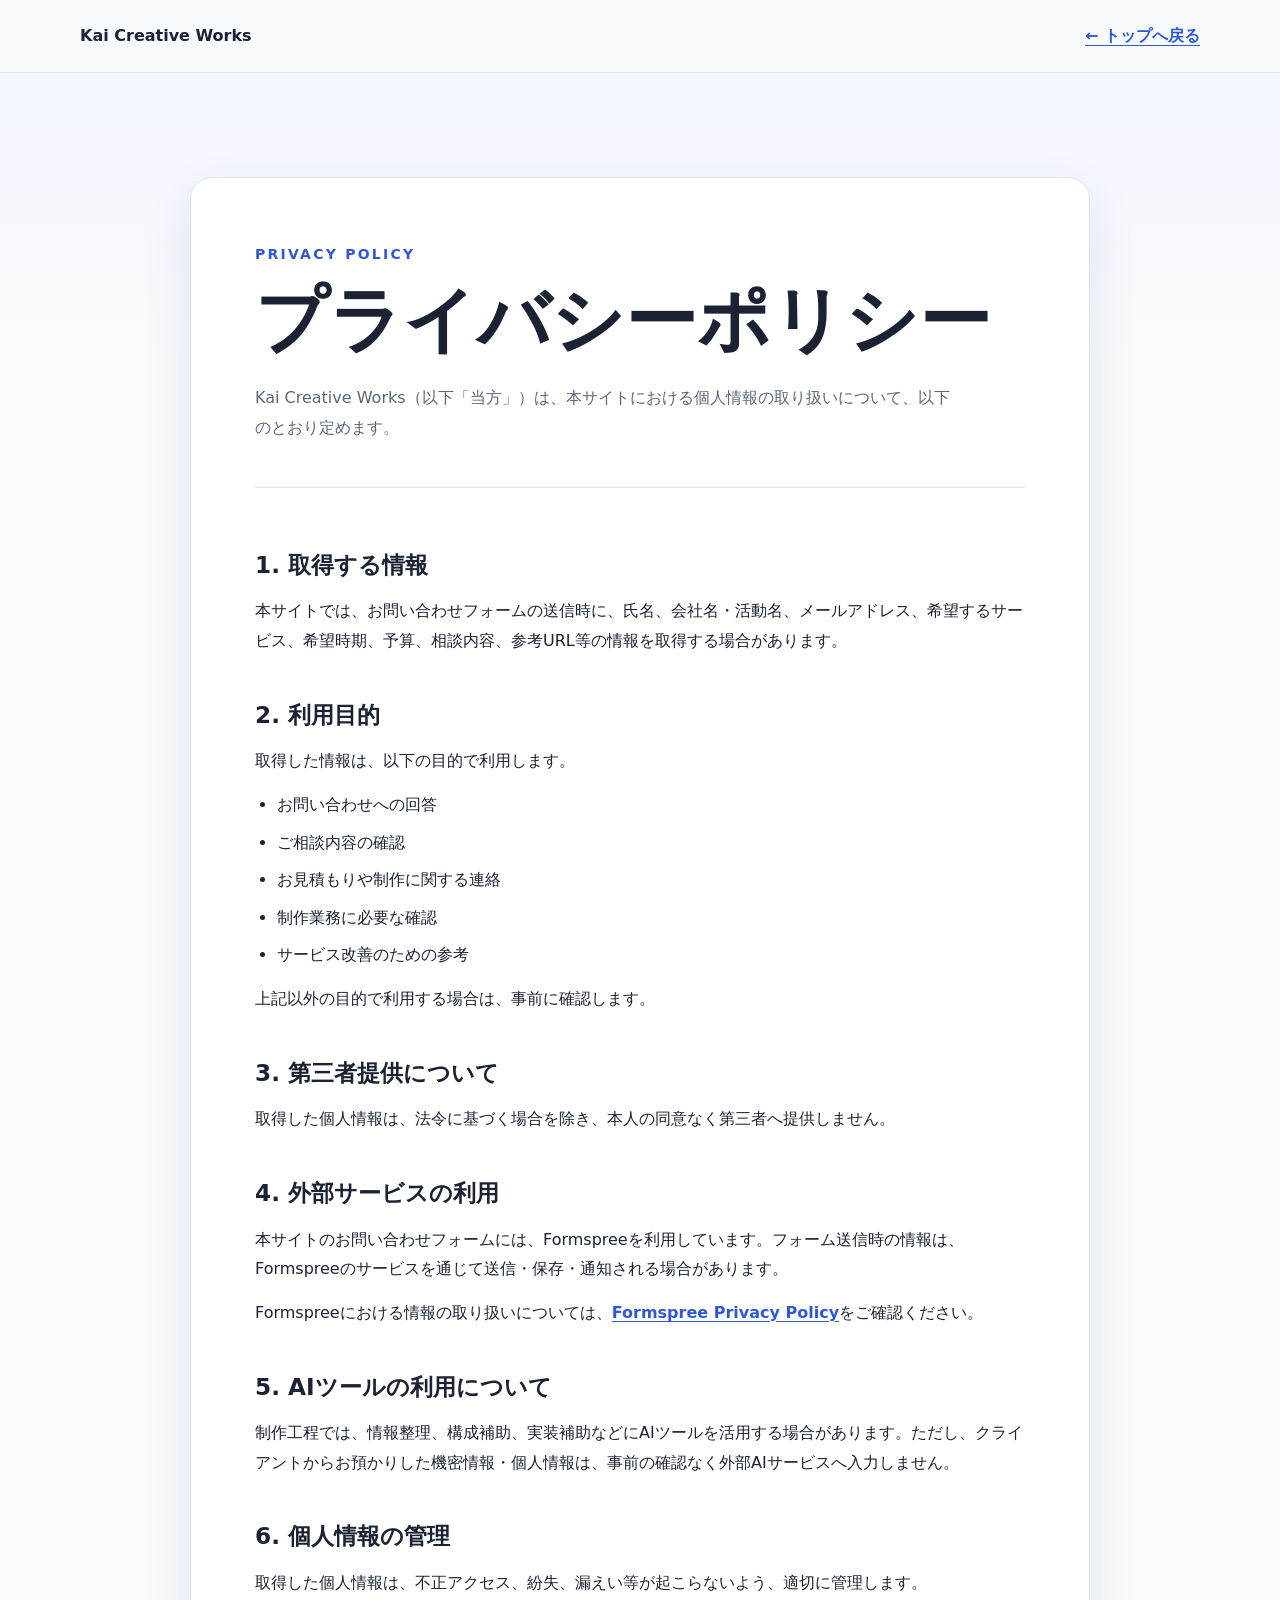
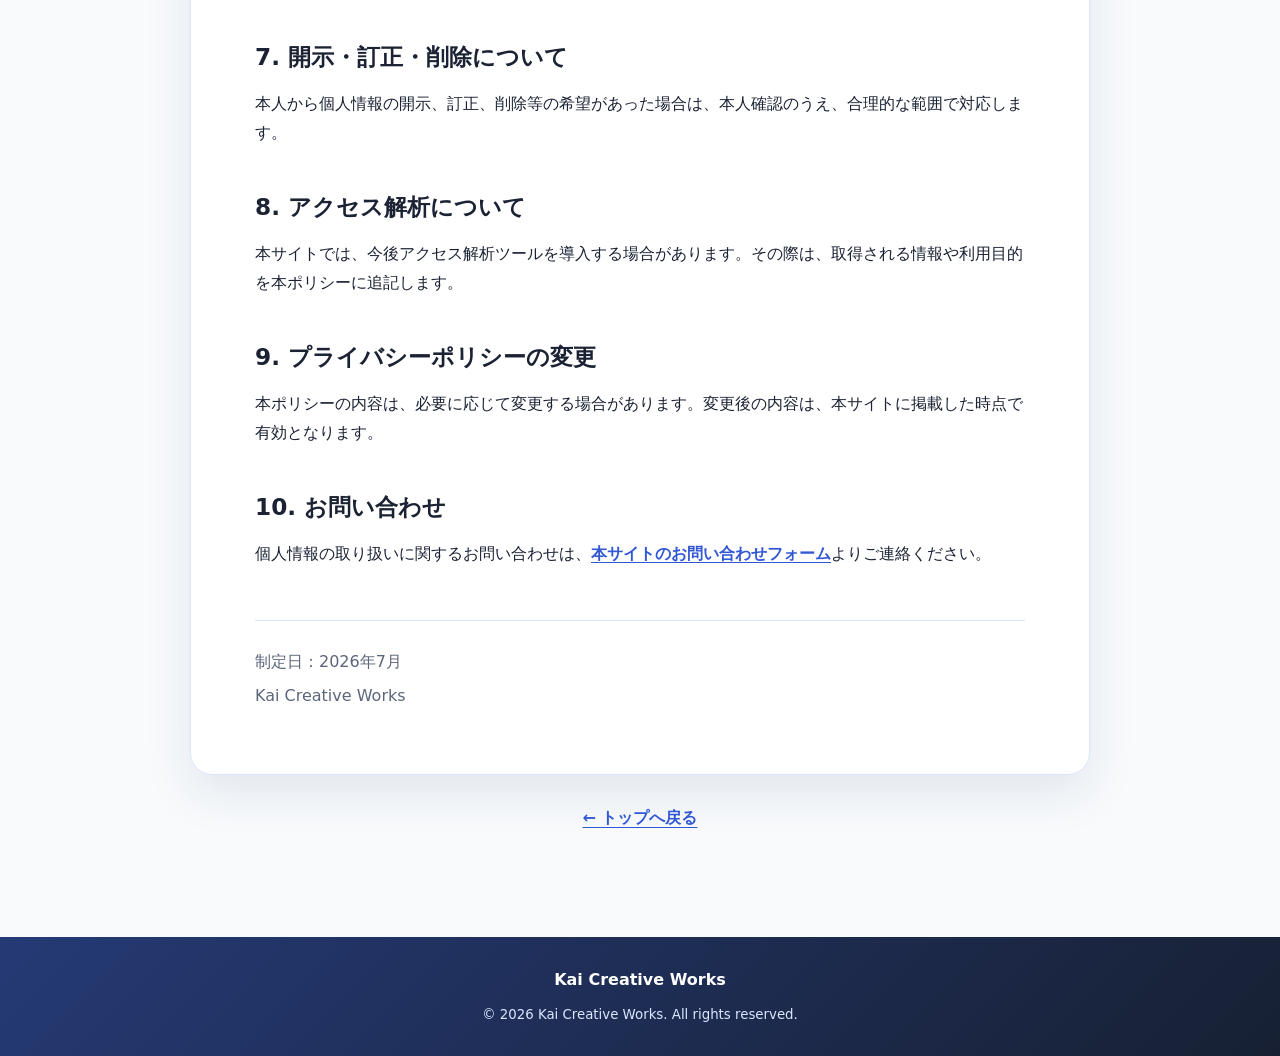
==== privacy.html @ b9595c17 "Prepare Kai Creative Works site for launch" ====
<!doctype html>
<html lang="ja">
  <head>
    <meta charset="utf-8">
    <meta name="viewport" content="width=device-width, initial-scale=1">
    <title>プライバシーポリシー｜Kai Creative Works</title>
    <meta name="description" content="Kai Creative Worksにおける個人情報の取得、利用目的、外部サービスおよびAIツール利用時の取り扱いについて定めています。">
    <link rel="icon" href="visual/visual_02.png" type="image/png">
    <link rel="stylesheet" href="style.css?v=20260714-4">
  </head>
  <body class="privacy-page">
    <header class="policy-header">
      <div class="policy-header-inner">
        <a class="policy-logo" href="./index.html">Kai Creative Works</a>
        <a class="policy-back-link" href="./index.html">← トップへ戻る</a>
      </div>
    </header>

    <main class="policy-main">
      <article class="policy-document">
        <header class="policy-document-header">
          <p class="eyebrow">Privacy Policy</p>
          <h1>プライバシーポリシー</h1>
          <p class="policy-intro">Kai Creative Works（以下「当方」）は、本サイトにおける個人情報の取り扱いについて、以下のとおり定めます。</p>
        </header>

        <section class="policy-section">
          <h2>1. 取得する情報</h2>
          <p>本サイトでは、お問い合わせフォームの送信時に、氏名、会社名・活動名、メールアドレス、希望するサービス、希望時期、予算、相談内容、参考URL等の情報を取得する場合があります。</p>
        </section>

        <section class="policy-section">
          <h2>2. 利用目的</h2>
          <p>取得した情報は、以下の目的で利用します。</p>
          <ul>
            <li>お問い合わせへの回答</li>
            <li>ご相談内容の確認</li>
            <li>お見積もりや制作に関する連絡</li>
            <li>制作業務に必要な確認</li>
            <li>サービス改善のための参考</li>
          </ul>
          <p>上記以外の目的で利用する場合は、事前に確認します。</p>
        </section>

        <section class="policy-section">
          <h2>3. 第三者提供について</h2>
          <p>取得した個人情報は、法令に基づく場合を除き、本人の同意なく第三者へ提供しません。</p>
        </section>

        <section class="policy-section">
          <h2>4. 外部サービスの利用</h2>
          <p>本サイトのお問い合わせフォームには、Formspreeを利用しています。フォーム送信時の情報は、Formspreeのサービスを通じて送信・保存・通知される場合があります。</p>
          <p>Formspreeにおける情報の取り扱いについては、<a href="https://formspree.io/legal/privacy-policy/" target="_blank" rel="noopener noreferrer">Formspree Privacy Policy</a>をご確認ください。</p>
        </section>

        <section class="policy-section">
          <h2>5. AIツールの利用について</h2>
          <p>制作工程では、情報整理、構成補助、実装補助などにAIツールを活用する場合があります。ただし、クライアントからお預かりした機密情報・個人情報は、事前の確認なく外部AIサービスへ入力しません。</p>
        </section>

        <section class="policy-section">
          <h2>6. 個人情報の管理</h2>
          <p>取得した個人情報は、不正アクセス、紛失、漏えい等が起こらないよう、適切に管理します。</p>
        </section>

        <section class="policy-section">
          <h2>7. 開示・訂正・削除について</h2>
          <p>本人から個人情報の開示、訂正、削除等の希望があった場合は、本人確認のうえ、合理的な範囲で対応します。</p>
        </section>

        <section class="policy-section">
          <h2>8. アクセス解析について</h2>
          <p>本サイトでは、今後アクセス解析ツールを導入する場合があります。その際は、取得される情報や利用目的を本ポリシーに追記します。</p>
        </section>

        <section class="policy-section">
          <h2>9. プライバシーポリシーの変更</h2>
          <p>本ポリシーの内容は、必要に応じて変更する場合があります。変更後の内容は、本サイトに掲載した時点で有効となります。</p>
        </section>

        <section class="policy-section">
          <h2>10. お問い合わせ</h2>
          <p>個人情報の取り扱いに関するお問い合わせは、<a href="./index.html#contact">本サイトのお問い合わせフォーム</a>よりご連絡ください。</p>
        </section>

        <div class="policy-meta">
          <span>制定日：2026年7月</span>
          <span>Kai Creative Works</span>
        </div>
      </article>

      <p class="policy-return"><a class="policy-return-link" href="./index.html">← トップへ戻る</a></p>
    </main>

    <footer class="policy-footer">
      <p>Kai Creative Works</p>
      <small>&copy; 2026 Kai Creative Works. All rights reserved.</small>
    </footer>
  </body>
</html>
---- style.css ----
:root {
  --color-bg: #f8fafc;
  --color-bg-alt: #eef4ff;
  --color-surface: #ffffff;
  --color-text: #1a2233;
  --color-text-muted: #5b667a;
  --color-border: #d9e4ff;
  --color-cornflower: #6e8bff;
  --color-royal: #3157d5;
  --color-blue-soft: #aebfff;
  --color-blue-pale: #eef4ff;
  --color-blue-cyan: #e9f3ff;
  --color-mint: #f1f6ff;
  --color-navy: #1f3a6d;
  --gradient-primary: linear-gradient(135deg, #6e8bff 0%, #3157d5 100%);
  --gradient-soft: linear-gradient(180deg, #ffffff 0%, #eef4ff 100%);
  --gradient-glow: linear-gradient(135deg, rgba(110, 139, 255, 0.14), rgba(49, 87, 213, 0.05));
  --shadow-card: 0 10px 28px rgba(31, 58, 109, 0.06);
  --shadow-soft: 0 18px 48px rgba(31, 58, 109, 0.1);
  --radius-card: 16px;
  --radius-large: 22px;
  --content-width: 1120px;
  --text-width: 760px;
}

* {
  box-sizing: border-box;
}

html {
  scroll-behavior: smooth;
}

body {
  margin: 0;
  color: var(--color-text);
  background: var(--color-bg);
  font-family: "Hiragino Sans", "Yu Gothic", Meiryo, system-ui, sans-serif;
  font-size: 16px;
  line-height: 1.85;
}

body.nav-open {
  overflow: hidden;
}

img {
  max-width: 100%;
  height: auto;
}

a {
  color: inherit;
}

a:focus-visible,
button:focus-visible,
summary:focus-visible,
input:focus-visible,
select:focus-visible,
textarea:focus-visible {
  outline: 3px solid rgba(110, 139, 255, 0.42);
  outline-offset: 4px;
}

@media (prefers-reduced-motion: reduce) {
  *,
  *::before,
  *::after {
    scroll-behavior: auto !important;
    transition: none !important;
  }
}

h1,
h2,
h3,
h4,
p {
  margin-top: 0;
}

h1,
h2,
h3 {
  text-wrap: balance;
}

h1 {
  margin-bottom: 28px;
  font-family: "Yu Mincho", "Hiragino Mincho ProN", YuMincho, serif;
  font-size: clamp(3rem, 6.2vw, 5.2rem);
  font-weight: 700;
  line-height: 1.05;
  letter-spacing: 0;
}

h2 {
  margin-bottom: 18px;
  font-family: "Yu Mincho", "Hiragino Mincho ProN", YuMincho, serif;
  font-size: clamp(2rem, 4.8vw, 3.45rem);
  font-weight: 700;
  line-height: 1.22;
  letter-spacing: 0;
}

h3 {
  margin-bottom: 12px;
  font-size: clamp(1.25rem, 2.2vw, 1.65rem);
  line-height: 1.35;
}

h4 {
  margin-bottom: 8px;
  font-size: 1rem;
}

h5 {
  margin: 0 0 10px;
  color: var(--color-navy);
  font-size: 0.9rem;
  line-height: 1.45;
}

p {
  margin-bottom: 0;
}

ul,
ol,
dl,
figure {
  margin-top: 0;
}

.sr-only {
  position: absolute;
  width: 1px;
  height: 1px;
  padding: 0;
  margin: -1px;
  overflow: hidden;
  clip: rect(0, 0, 0, 0);
  white-space: nowrap;
  border: 0;
}

.site-header {
  position: sticky;
  top: 0;
  z-index: 20;
  display: grid;
  grid-template-columns: 1fr auto;
  align-items: center;
  gap: 12px;
  padding: 14px 18px;
  background: rgba(248, 250, 252, 0.9);
  border-bottom: 1px solid rgba(217, 228, 255, 0.94);
  backdrop-filter: blur(16px);
}

.site-logo {
  font-weight: 850;
  text-decoration: none;
  letter-spacing: 0;
}

.nav-toggle {
  display: inline-grid;
  width: 44px;
  height: 44px;
  place-content: center;
  gap: 5px;
  padding: 0;
  background: var(--color-surface);
  border: 1px solid var(--color-border);
  border-radius: 14px;
  cursor: pointer;
}

.nav-toggle span:not(.sr-only) {
  display: block;
  width: 18px;
  height: 2px;
  background: var(--color-text);
  border-radius: 999px;
}

.site-nav {
  position: fixed;
  inset: 73px 16px auto 16px;
  display: none;
  flex-direction: column;
  gap: 4px;
  padding: 14px;
  background: var(--color-surface);
  border: 1px solid var(--color-border);
  border-radius: 14px;
  box-shadow: var(--shadow-card);
}

.site-nav.is-open {
  display: flex;
}

.site-nav a,
.header-cta {
  min-height: 44px;
  padding: 10px 12px;
  color: var(--color-text-muted);
  text-decoration: none;
  border-radius: 999px;
}

.site-nav a:hover {
  color: var(--color-royal);
  background: var(--color-bg-alt);
}

.header-cta {
  display: none;
  color: #fff;
  background: var(--gradient-primary);
  font-weight: 800;
}

.section {
  padding: clamp(64px, 10vw, 120px) 0;
}

.section-shell {
  width: min(100% - 32px, var(--content-width));
  margin: 0 auto;
}

.section-muted {
  background: var(--gradient-soft);
  border-block: 1px solid rgba(217, 228, 255, 0.7);
}

.section-heading {
  max-width: var(--text-width);
  margin-bottom: 40px;
}

.section-heading p:not(.eyebrow) {
  color: var(--color-text-muted);
}

.eyebrow {
  margin-bottom: 12px;
  color: var(--color-royal);
  font-size: 0.875rem;
  font-weight: 900;
  letter-spacing: 0.16em;
  text-transform: uppercase;
}

.lead,
.hero-note {
  max-width: 680px;
  color: var(--color-text-muted);
  line-height: 1.9;
}

.lead span,
.hero-note span {
  display: block;
}

.hero-note {
  margin-top: 16px;
}

.button-row,
.contact-actions {
  display: flex;
  flex-wrap: wrap;
  gap: 14px;
  margin-top: 32px;
}

.button {
  display: inline-flex;
  min-height: 52px;
  align-items: center;
  justify-content: center;
  padding: 14px 24px;
  border: 1px solid transparent;
  border-radius: 999px;
  font-size: 0.96rem;
  font-weight: 750;
  line-height: 1.4;
  text-decoration: none;
  transition: transform 160ms ease, box-shadow 160ms ease, border-color 160ms ease, background 160ms ease;
}

.button:hover {
  transform: translateY(-1px);
}

.button.primary {
  color: #fff;
  background: var(--gradient-primary);
  box-shadow: 0 12px 24px rgba(17, 24, 39, 0.12);
}

.button.secondary {
  color: var(--color-royal);
  background: rgba(255, 255, 255, 0.84);
  border-color: rgba(49, 87, 213, 0.24);
}

.button.small {
  min-height: 46px;
  padding: 11px 18px;
  font-size: 0.92rem;
}

.disabled-button {
  cursor: default;
  opacity: 0.68;
}

.disabled-button:hover {
  transform: none;
  box-shadow: none;
}

.hero {
  position: relative;
  display: grid;
  min-height: min(760px, calc(100svh - 76px));
  overflow: hidden;
  align-items: center;
  isolation: isolate;
  border-bottom: 1px solid var(--color-border);
}

.hero-background,
.hero-overlay {
  position: absolute;
  inset: 0;
  width: 100%;
  height: 100%;
}

.hero-background {
  z-index: -2;
  object-fit: cover;
  object-position: center center;
}

.hero-overlay {
  z-index: -1;
  background:
    linear-gradient(90deg, rgba(248, 250, 252, 0.99) 0%, rgba(248, 250, 252, 0.94) 34%, rgba(238, 244, 255, 0.54) 57%, rgba(238, 244, 255, 0.04) 78%),
    linear-gradient(180deg, rgba(248, 250, 252, 0.18), rgba(238, 244, 255, 0.18));
}

.hero-content {
  padding-top: clamp(84px, 10vw, 132px);
  padding-bottom: clamp(84px, 10vw, 132px);
}

.hero-content .eyebrow {
  max-width: 620px;
  margin-bottom: 22px;
}

.hero-title {
  max-width: 780px;
  margin-bottom: 28px;
  color: var(--color-navy);
  font-size: clamp(3.7rem, 7.2vw, 6.6rem);
  line-height: 1.08;
  word-break: keep-all;
  overflow-wrap: normal;
}

.hero .lead {
  max-width: 650px;
  color: #33415c;
  font-size: clamp(1rem, 1.6vw, 1.18rem);
  line-height: 1.95;
}

.card,
.feature-card,
.work-card,
.copy-work-card,
.content-panel,
.price-list article,
.faq-list details {
  background: rgba(255, 255, 255, 0.96);
  border: 1px solid var(--color-border);
  border-radius: var(--radius-card);
  box-shadow: var(--shadow-card);
}

.problem-grid,
.trust-list,
.service-card ul,
.copy-work-card > ul {
  display: grid;
  gap: 10px;
  margin: 0;
  padding: 0;
  list-style: none;
}

.problem-grid {
  grid-template-columns: 1fr;
  margin-bottom: 24px;
}

.problem-grid li,
.trust-list li,
.service-card li,
.copy-work-card > ul > li {
  position: relative;
  padding: 12px 14px 12px 38px;
  background: rgba(255, 255, 255, 0.72);
  border: 1px solid var(--color-border);
  border-radius: 16px;
  color: var(--color-text-muted);
}

.outcome-panel,
.comparison-card,
.proof-grid article {
  background: rgba(255, 255, 255, 0.95);
  border: 1px solid var(--color-border);
  border-radius: var(--radius-card);
  box-shadow: var(--shadow-card);
}

.outcome-panel {
  display: grid;
  gap: 20px;
  padding: 26px;
  background:
    linear-gradient(135deg, rgba(255, 255, 255, 0.96), rgba(238, 244, 255, 0.88)),
    var(--color-surface);
}

.outcome-panel h3 {
  margin-bottom: 0;
}

.outcome-panel ul,
.comparison-card ul {
  display: grid;
  gap: 10px;
  margin: 0;
  padding: 0;
  list-style: none;
}

.outcome-panel li,
.comparison-card li {
  position: relative;
  padding-left: 22px;
  color: var(--color-text-muted);
}

.outcome-panel li::before,
.comparison-card li::before {
  position: absolute;
  left: 0;
  color: var(--color-royal);
  font-weight: 900;
  content: "•";
}

.comparison-grid {
  display: grid;
  gap: 22px;
}

.comparison-card {
  padding: 28px;
}

.comparison-card > span,
.proof-grid span {
  display: inline-flex;
  margin-bottom: 16px;
  color: var(--color-royal);
  font-size: 0.875rem;
  font-weight: 900;
}

.comparison-card.is-primary {
  background:
    linear-gradient(135deg, rgba(255, 255, 255, 0.96), rgba(238, 244, 255, 0.88)),
    var(--color-surface);
  border-color: rgba(49, 87, 213, 0.24);
}

.problem-grid li::before,
.trust-list li::before,
.service-card li::before,
.copy-work-card > ul > li::before {
  position: absolute;
  left: 14px;
  color: var(--color-cornflower);
  font-weight: 900;
  content: "✓";
}

.card,
.feature-card,
.copy-work-card,
.price-list article {
  padding: 28px;
}

.card-grid,
.feature-grid,
.service-cards,
.copy-work-grid,
.price-list,
.process-list,
.other-production,
.works-grid {
  display: grid;
  gap: 24px;
}

.card p,
.feature-card p,
.work-card p,
.copy-work-card p,
.price-list p,
.process-list p,
.faq-list p {
  color: var(--color-text-muted);
}

.number-label {
  display: inline-flex;
  min-width: 48px;
  height: 32px;
  align-self: flex-start;
  align-items: center;
  justify-content: center;
  margin-bottom: 16px;
  padding: 0 14px;
  color: var(--color-royal);
  background: var(--color-blue-pale);
  border: 1px solid rgba(49, 87, 213, 0.28);
  border-radius: 999px;
  font-size: 0.9rem;
  font-weight: 700;
  letter-spacing: 0.08em;
}

.card-visual {
  display: block;
  width: 100%;
  height: 190px;
  margin-bottom: 24px;
  object-fit: cover;
  border: 1px solid var(--color-border);
  border-radius: 14px;
  background: var(--color-bg-alt);
}

.service-fit {
  margin-top: 18px;
  color: var(--color-text-muted) !important;
  line-height: 1.75;
}

.service-deliverable {
  margin-top: 14px;
  padding: 16px 18px;
  color: var(--color-navy) !important;
  background: rgba(248, 250, 252, 0.92);
  border: 1px solid rgba(49, 87, 213, 0.14);
  border-radius: 14px;
  font-size: 0.95rem;
  line-height: 1.75;
}

.service-fit strong,
.service-deliverable strong {
  display: block;
  margin-bottom: 3px;
  color: var(--color-navy);
  font-size: 0.875rem;
  font-weight: 750;
}

.service-card ul {
  margin-top: 18px;
}

.service-card .text-link {
  margin-top: auto;
  padding-top: 22px;
}

.service-card {
  display: flex;
  flex-direction: column;
}

.section-note {
  margin-top: 28px;
  color: var(--color-text-muted);
  font-size: 0.95rem;
}

.section-note a {
  color: var(--color-royal);
  font-weight: 750;
  text-underline-offset: 3px;
}

.text-link {
  display: inline-flex;
  width: fit-content;
  margin-top: 18px;
  color: var(--color-royal);
  font-weight: 850;
  text-decoration: none;
  border-bottom: 1px solid rgba(49, 87, 213, 0.36);
}

.text-link:hover {
  border-bottom-color: currentColor;
}

.other-production {
  align-items: start;
}

.other-production-list {
  display: flex;
  flex-wrap: wrap;
  gap: 12px;
  min-width: 0;
  margin: 0;
  padding: 0;
  list-style: none;
}

.other-production-item {
  max-width: 100%;
  padding: 10px 14px;
  color: var(--color-navy);
  background: var(--color-surface);
  border: 1px solid var(--color-border);
  border-radius: 999px;
  font-weight: 750;
  line-height: 1.35;
  overflow-wrap: normal;
  white-space: nowrap;
}

.estimate-note {
  margin: 0;
  color: var(--color-text-muted);
  font-size: 0.9rem;
}

.ai-policy-copy p + p,
.about-text p + p,
.price-note p + p {
  margin-top: 14px;
}

.feature-card span {
  display: inline-flex;
  margin-bottom: 18px;
  color: var(--color-royal);
  font-family: "Yu Mincho", "Hiragino Mincho ProN", YuMincho, serif;
  font-size: clamp(2.4rem, 6vw, 4.6rem);
  line-height: 0.9;
  font-weight: 900;
}

.case-study-card {
  overflow: hidden;
}

.case-visual {
  display: grid;
  min-height: 230px;
  align-content: center;
  gap: 22px;
  padding: 28px;
  background:
    linear-gradient(135deg, rgba(49, 87, 213, 0.1), rgba(238, 244, 255, 0.72)),
    repeating-linear-gradient(135deg, rgba(255, 255, 255, 0.6) 0 1px, transparent 1px 18px);
  border-bottom: 1px solid var(--color-border);
}

.case-visual span {
  font-size: clamp(2rem, 7vw, 4.2rem);
  font-family: "Yu Mincho", "Hiragino Mincho ProN", YuMincho, serif;
  font-weight: 700;
  line-height: 1;
  letter-spacing: 0;
}

.case-visual ul {
  display: flex;
  flex-wrap: wrap;
  gap: 8px;
  margin: 0;
  padding: 0;
  list-style: none;
}

.case-visual li {
  padding: 7px 10px;
  color: var(--color-royal);
  background: rgba(255, 255, 255, 0.76);
  border: 1px solid rgba(110, 139, 255, 0.3);
  border-radius: 999px;
  font-size: 0.875rem;
  font-weight: 750;
}

.work-body {
  padding: 28px;
}

.work-body h4 {
  margin-top: 22px;
}

.work-scope-groups {
  display: grid;
  grid-template-columns: repeat(2, minmax(0, 1fr));
  gap: 14px;
  margin-top: 12px;
}

.work-scope-groups.compact {
  grid-template-columns: 1fr;
  gap: 10px;
  margin-top: 18px;
}

.work-scope-group {
  min-width: 0;
  padding: 16px;
  background: rgba(248, 250, 252, 0.86);
  border: 1px solid var(--color-border);
  border-radius: 18px;
}

.work-scope-tags {
  display: flex;
  flex-wrap: wrap;
  gap: 8px;
  margin: 0;
  padding: 0;
  list-style: none;
}

.work-scope-tags li {
  max-width: 100%;
  padding: 6px 9px;
  color: var(--color-navy);
  background: var(--color-surface);
  border: 1px solid rgba(110, 139, 255, 0.28);
  border-radius: 999px;
  font-size: 0.875rem;
  font-weight: 750;
  line-height: 1.35;
  overflow-wrap: anywhere;
}

.tag {
  display: inline-flex;
  margin-bottom: 12px;
  color: var(--color-royal);
  font-weight: 850;
}

.copy-work-block {
  margin: 38px 0;
}

.proof-grid {
  display: grid;
  gap: 18px;
  margin-bottom: 34px;
}

.proof-grid article {
  padding: 24px;
}

.proof-grid strong {
  display: block;
  margin-bottom: 10px;
  color: var(--color-text);
  font-size: 1.08rem;
  line-height: 1.35;
}

.proof-grid p {
  color: var(--color-text-muted);
}

.copy-work-block > h3 {
  margin-bottom: 18px;
}

.sample-copy {
  display: block;
  color: var(--color-navy) !important;
  font-family: "Yu Mincho", "Hiragino Mincho ProN", YuMincho, serif;
  font-size: 1.18rem;
  font-weight: 700;
}

.copy-case-list {
  display: grid;
  gap: 14px;
  margin: 18px 0 0;
}

.copy-case-list div {
  min-width: 0;
}

.copy-case-list dt {
  margin-bottom: 4px;
  color: var(--color-navy);
  font-size: 0.875rem;
  font-weight: 900;
}

.copy-case-list dd {
  margin: 0;
  color: var(--color-text-muted);
  line-height: 1.75;
  overflow-wrap: anywhere;
}

.ai-policy-card {
  display: grid;
  gap: 28px;
  padding: 28px;
}

.ai-policy-copy {
  min-width: 0;
  max-width: 720px;
}

.ai-policy-copy p {
  word-break: normal;
  overflow-wrap: break-word;
  line-break: strict;
}

.ai-policy-visual {
  width: min(100%, 260px);
  border: 1px solid var(--color-border);
  border-radius: 22px;
  justify-self: center;
}

.about-text {
  max-width: var(--text-width);
  margin-bottom: 28px;
}

.about-layout {
  display: grid;
  gap: 28px;
  align-items: start;
}

.profile-photo {
  width: min(100%, 280px);
  aspect-ratio: 1 / 1;
  object-fit: cover;
  border: 1px solid var(--color-border);
  border-radius: 20px;
  box-shadow: var(--shadow-soft);
}

.trust-list {
  grid-template-columns: 1fr;
}

.process-list {
  margin: 0;
  padding: 0;
  list-style: none;
}

.process-list > li {
  display: grid;
  align-content: start;
  gap: 12px;
  padding: 26px;
  background: var(--color-surface);
  border: 1px solid var(--color-border);
  border-radius: var(--radius-card);
  box-shadow: var(--shadow-card);
}

.process-step-top {
  display: flex;
  align-items: center;
  justify-content: space-between;
  gap: 16px;
  margin-bottom: 4px;
}

.process-step-number {
  display: grid;
  width: 44px;
  height: 44px;
  flex: 0 0 44px;
  place-items: center;
  padding: 0;
  color: var(--color-royal);
  background: var(--color-blue-pale);
  border: 1px solid rgba(49, 87, 213, 0.28);
  border-radius: 50%;
  font-size: 0.9rem;
  font-weight: 750;
  letter-spacing: 0.05em;
}

.process-step-icon {
  width: 40px;
  height: 40px;
  flex: 0 0 40px;
  padding: 8px;
  color: var(--color-royal);
  background: rgba(238, 244, 255, 0.72);
  border-radius: 12px;
  fill: none;
  stroke: currentColor;
  stroke-width: 1.6;
  stroke-linecap: round;
  stroke-linejoin: round;
}

.process-list ul {
  display: flex;
  flex-wrap: wrap;
  gap: 8px;
  margin: 8px 0 0;
  padding: 0;
  list-style: none;
}

.process-list li li {
  padding: 6px 9px;
  color: var(--color-royal);
  background: var(--color-bg-alt);
  border-radius: 999px;
  font-size: 0.875rem;
}

.price-list article strong {
  display: block;
  margin: 12px 0;
  color: var(--color-navy);
  font-size: clamp(1.55rem, 3vw, 2rem);
  line-height: 1.2;
}

.price-group + .price-group {
  margin-top: 54px;
}

.price-group-title {
  display: flex;
  align-items: center;
  gap: 14px;
  margin-bottom: 22px;
  color: var(--color-navy);
  font-family: "Yu Mincho", "Hiragino Mincho ProN", YuMincho, serif;
  font-size: clamp(1.45rem, 2.7vw, 2rem);
}

.price-group-title::after {
  flex: 1;
  height: 1px;
  background: var(--color-border);
  content: "";
}

.price-featured {
  background: linear-gradient(145deg, #ffffff 0%, #eef4ff 100%) !important;
  border-color: rgba(49, 87, 213, 0.32) !important;
}

.price-label {
  display: inline-flex;
  margin-bottom: 16px;
  padding: 6px 10px;
  color: var(--color-royal);
  border: 1px solid rgba(49, 87, 213, 0.28);
  border-radius: 999px;
  font-size: 0.875rem;
  font-weight: 850;
}

.price-note,
.contact-intro {
  max-width: var(--text-width);
  margin-top: 24px;
}

.faq-list {
  display: grid;
  gap: 16px;
}

.faq-column {
  display: grid;
  align-self: start;
  gap: 16px;
}

.faq-list details {
  overflow: hidden;
  transition: background 160ms ease, border-color 160ms ease;
}

.faq-list details[open] {
  background: #ffffff;
  border-color: rgba(49, 87, 213, 0.34);
}

.faq-list summary {
  position: relative;
  display: flex;
  min-height: 72px;
  align-items: center;
  padding: 22px 64px 22px 26px;
  cursor: pointer;
  font-size: 1rem;
  font-weight: 700;
  line-height: 1.65;
  list-style: none;
}

.faq-list summary::-webkit-details-marker {
  display: none;
}

.faq-list summary::after {
  position: absolute;
  right: 24px;
  width: 32px;
  height: 32px;
  display: grid;
  place-content: center;
  color: var(--color-royal);
  background: var(--color-bg-alt);
  border-radius: 50%;
  content: "+";
  font-size: 1.2rem;
}

.faq-list details[open] summary::after {
  content: "-";
}

.faq-list details p {
  max-width: 760px;
  padding: 0 26px 26px;
  line-height: 1.9;
}

.contact-section {
  padding-top: clamp(88px, 12vw, 150px);
  padding-bottom: clamp(88px, 12vw, 150px);
  background:
    linear-gradient(135deg, rgba(248, 250, 252, 0.98), rgba(238, 244, 255, 0.9));
}

.contact-box {
  display: grid;
  gap: 28px;
  width: min(100% - 32px, 920px);
  margin: 0 auto;
  padding: clamp(28px, 5vw, 48px);
  text-align: left;
  background: rgba(255, 255, 255, 0.92);
  border: 1px solid var(--color-border);
  border-radius: var(--radius-large);
  box-shadow: var(--shadow-soft);
}

.ai-note {
  margin-top: 16px;
  font-size: 0.88rem;
}

.contact-form {
  display: grid;
  gap: 22px;
}

.contact-reassurance {
  display: grid;
  gap: 8px;
  margin: 22px 0 0;
  padding: 0;
  list-style: none;
}

.contact-reassurance li {
  padding: 10px 13px;
  color: var(--color-navy);
  background: var(--color-bg-alt);
  border: 1px solid var(--color-border);
  border-radius: 16px;
  font-size: 0.9rem;
  line-height: 1.6;
}

.honeypot-field {
  position: absolute;
  left: -9999px;
  width: 1px;
  height: 1px;
  opacity: 0;
  pointer-events: none;
}

.contact-form input.honeypot-field {
  width: 1px;
  min-width: 1px;
  min-height: 1px;
  padding: 0;
}

.form-grid {
  display: grid;
  gap: 22px;
}

.contact-form label {
  display: grid;
  gap: 10px;
  color: var(--color-navy);
  font-weight: 700;
}

.contact-form label span {
  line-height: 1.5;
}

.contact-form em {
  color: var(--color-royal);
  font-size: 0.875rem;
  font-style: normal;
}

.contact-form input,
.contact-form select,
.contact-form textarea {
  width: 100%;
  min-height: 56px;
  padding: 15px 16px;
  color: var(--color-text);
  background: var(--color-surface);
  border: 1px solid var(--color-border);
  border-radius: 14px;
  font: inherit;
  line-height: 1.5;
  transition: border-color 160ms ease, box-shadow 160ms ease;
}

.contact-form input::placeholder,
.contact-form textarea::placeholder {
  color: #6f7d94;
}

.contact-form textarea {
  min-height: 168px;
  resize: vertical;
}

.contact-form input:focus,
.contact-form select:focus,
.contact-form textarea:focus {
  border-color: var(--color-royal);
  box-shadow: 0 0 0 4px rgba(110, 139, 255, 0.18);
  outline: none;
}

.contact-form input:user-invalid,
.contact-form select:user-invalid,
.contact-form textarea:user-invalid,
.contact-form [aria-invalid="true"] {
  border-color: #d36b6b;
}

.field-error {
  color: #8b3030;
  font-size: 0.875rem;
  font-weight: 700;
  line-height: 1.55;
}

.field-error:empty {
  display: none;
}

.privacy-consent {
  display: grid;
  grid-template-columns: auto 1fr;
  align-items: start;
  gap: 10px;
  padding: 14px;
  background: rgba(247, 250, 255, 0.86);
  border: 1px solid var(--color-border);
  border-radius: 16px;
  font-weight: 700;
}

.privacy-consent > span {
  line-height: 1.5;
}

.contact-form .privacy-consent label {
  display: inline;
}

.privacy-consent input {
  width: 20px;
  min-height: 20px;
  margin-top: 4px;
  accent-color: var(--color-royal);
}

.privacy-consent .field-error {
  grid-column: 2;
}

.privacy-consent a {
  display: inline-block;
  color: var(--color-royal);
  text-decoration-thickness: 1px;
  text-underline-offset: 3px;
  white-space: nowrap;
}

.privacy-consent a:hover {
  text-decoration-thickness: 2px;
}

.privacy-note,
.form-status-message {
  color: var(--color-text-muted);
  font-size: 0.88rem;
}

.form-submit-row {
  display: flex;
  justify-content: center;
  gap: 10px;
  margin-top: 10px;
}

.submit-button {
  width: min(100%, 360px);
  cursor: pointer;
  font: inherit;
}

.submit-button:disabled {
  cursor: progress;
  opacity: 0.72;
  transform: none;
}

.form-status-message {
  padding: 12px 14px;
  background: var(--color-bg-alt);
  border: 1px solid var(--color-border);
  border-radius: 14px;
}

.form-status-message.is-success {
  color: #245c3d;
  background: #edf8f1;
  border-color: #b7dfc7;
}

.form-status-message.is-error {
  color: #8b3030;
  background: #fff1f1;
  border-color: #efc6c6;
}

.site-footer {
  padding: 36px 18px;
  color: #dbe6ff;
  background: linear-gradient(135deg, #253a75, #172033);
}

.footer-inner {
  display: grid;
  width: min(100%, var(--content-width));
  gap: 22px;
  margin: 0 auto 24px;
}

.footer-logo {
  margin-bottom: 4px;
  color: #fff;
  font-weight: 950;
}

.footer-nav {
  display: flex;
  flex-wrap: wrap;
  gap: 12px 18px;
}

.footer-nav a {
  color: #edf4ff;
  text-decoration: none;
}

.site-footer small {
  display: block;
  width: min(100%, var(--content-width));
  margin: 0 auto;
}

.privacy-page {
  min-height: 100vh;
  background:
    linear-gradient(180deg, rgba(238, 244, 255, 0.72), rgba(248, 250, 252, 0.96) 360px),
    var(--color-bg);
}

.policy-header {
  position: sticky;
  top: 0;
  z-index: 10;
  background: rgba(248, 250, 252, 0.92);
  border-bottom: 1px solid var(--color-border);
  backdrop-filter: blur(16px);
}

.policy-header-inner {
  display: flex;
  width: min(100% - 32px, var(--content-width));
  min-height: 72px;
  align-items: center;
  justify-content: space-between;
  gap: 20px;
  margin: 0 auto;
}

.policy-logo {
  color: var(--color-text);
  font-weight: 850;
  text-decoration: none;
}

.policy-back-link,
.policy-return-link {
  color: var(--color-royal);
  font-weight: 750;
  text-underline-offset: 4px;
}

.policy-main {
  width: min(100% - 32px, 900px);
  margin: 0 auto;
  padding: clamp(64px, 9vw, 104px) 0;
}

.policy-document {
  padding: clamp(28px, 6vw, 64px);
  background: rgba(255, 255, 255, 0.96);
  border: 1px solid var(--color-border);
  border-radius: var(--radius-large);
  box-shadow: var(--shadow-soft);
}

.policy-document-header {
  margin-bottom: clamp(40px, 6vw, 60px);
  padding-bottom: clamp(28px, 5vw, 44px);
  border-bottom: 1px solid var(--color-border);
}

.policy-document h1 {
  margin-bottom: 20px;
  font-size: clamp(2.35rem, 7vw, 4.5rem);
  line-height: 1.16;
}

.policy-intro {
  max-width: 700px;
  color: var(--color-text-muted);
}

.policy-section + .policy-section {
  margin-top: 42px;
}

.policy-section h2 {
  margin-bottom: 14px;
  font-family: "Hiragino Sans", "Yu Gothic", Meiryo, system-ui, sans-serif;
  font-size: clamp(1.2rem, 3vw, 1.45rem);
  font-weight: 750;
  line-height: 1.5;
}

.policy-section p + p,
.policy-section ul + p {
  margin-top: 14px;
}

.policy-section ul {
  display: grid;
  gap: 8px;
  margin: 14px 0 0;
  padding-left: 1.35em;
}

.policy-section a {
  color: var(--color-royal);
  font-weight: 700;
  text-underline-offset: 3px;
}

.policy-meta {
  display: grid;
  gap: 4px;
  margin-top: 52px;
  padding-top: 26px;
  color: var(--color-text-muted);
  border-top: 1px solid var(--color-border);
}

.policy-return {
  margin-top: 28px;
  text-align: center;
}

.policy-footer {
  padding: 28px 18px;
  color: #dbe6ff;
  text-align: center;
  background: linear-gradient(135deg, #253a75, #172033);
}

.policy-footer p {
  margin-bottom: 4px;
  color: #fff;
  font-weight: 850;
}

.policy-footer small {
  color: #dbe6ff;
}

@media (min-width: 720px) {
  body {
    font-size: 16px;
    line-height: 1.85;
  }

  .section {
    padding: clamp(90px, 10vw, 120px) 0;
  }

  .section-shell {
    width: min(100% - 56px, var(--content-width));
  }

  .site-header {
    grid-template-columns: auto 1fr auto;
    padding: 16px max(28px, calc((100vw - var(--content-width)) / 2));
  }

  .nav-toggle {
    display: none;
  }

  .site-nav {
    position: static;
    display: flex;
    flex-direction: row;
    justify-content: center;
    gap: 2px;
    padding: 0;
    background: transparent;
    border: 0;
    box-shadow: none;
  }

  .site-nav a {
    padding: 8px 9px;
    font-size: 0.88rem;
  }

  .header-cta {
    display: inline-flex;
    align-items: center;
  }

  .hero {
    min-height: min(760px, calc(100svh - 76px));
  }

  .problem-grid,
  .feature-grid,
  .copy-work-grid,
  .trust-list,
  .comparison-grid,
  .faq-list {
    grid-template-columns: repeat(2, minmax(0, 1fr));
  }

  .outcome-panel {
    grid-template-columns: minmax(180px, 0.42fr) minmax(0, 1fr);
    align-items: center;
  }

  .service-cards,
  .price-list {
    grid-template-columns: repeat(2, minmax(0, 1fr));
  }

  .proof-grid {
    grid-template-columns: repeat(3, minmax(0, 1fr));
  }

  .case-study-card {
    display: grid;
    grid-template-columns: minmax(280px, 0.86fr) minmax(0, 1.14fr);
  }

  .case-study-card .case-visual {
    min-height: 100%;
    border-right: 1px solid var(--color-border);
    border-bottom: 0;
  }

  .ai-policy-card {
    grid-template-columns: minmax(0, 1.5fr) minmax(220px, 0.5fr);
    text-align: left;
    justify-items: start;
  }

  .footer-inner {
    grid-template-columns: minmax(0, 1fr) auto;
    text-align: left;
    justify-items: start;
  }

  .ai-policy-visual {
    max-width: 300px;
  }

  .form-grid.two-columns {
    grid-template-columns: repeat(2, minmax(0, 1fr));
  }

  .about-layout {
    grid-template-columns: minmax(220px, 0.42fr) minmax(0, 1fr);
  }

  .process-list {
    grid-template-columns: repeat(2, minmax(0, 1fr));
  }
}

@media (max-width: 900px) {
  .ai-policy-card {
    grid-template-columns: 1fr;
  }
}

@media (max-width: 640px) {
  .work-scope-groups {
    grid-template-columns: 1fr;
  }

  .hero {
    display: grid;
    min-height: 780px;
    align-items: end;
    background: var(--gradient-soft);
  }

  .hero-background {
    position: absolute;
    inset: 0;
    z-index: -2;
    width: 100%;
    height: 100%;
    object-fit: cover;
    object-position: 68% center;
    border: 0;
  }

  .hero-overlay {
    display: block;
    background:
      linear-gradient(180deg, rgba(244, 248, 255, 0.1) 0%, rgba(244, 248, 255, 0.28) 28%, rgba(244, 248, 255, 0.78) 48%, rgba(244, 248, 255, 0.97) 66%, rgba(238, 244, 255, 1) 100%),
      linear-gradient(90deg, rgba(244, 248, 255, 0.56), rgba(238, 244, 255, 0.08));
  }

  .hero-content {
    align-self: end;
    padding-top: 280px;
    padding-bottom: 60px;
  }

  .hero .lead br {
    display: none;
  }
}

@media (min-width: 1080px) {
  .service-cards {
    grid-template-columns: repeat(3, minmax(0, 1fr));
  }

  .price-list-single {
    grid-template-columns: repeat(4, minmax(0, 1fr));
  }

  .price-list-set {
    grid-template-columns: repeat(2, minmax(0, 1fr));
  }

  .process-list {
    grid-template-columns: repeat(4, minmax(0, 1fr));
  }
}

@media (max-width: 520px) {
  body {
    overflow-x: hidden;
  }

  .hero-title {
    font-size: clamp(2.75rem, 14vw, 4rem);
    line-height: 1.12;
  }

  .hero-content,
  .lead,
  .contact-reassurance,
  .section-heading p:not(.eyebrow),
  .card p,
  .work-body p,
  .about-text p,
  .faq-list p,
  .contact-intro p,
  .price-note p {
    min-width: 0;
    overflow-wrap: anywhere;
    word-break: normal;
    line-break: strict;
  }

  .button,
  .button-row,
  .contact-actions {
    width: 100%;
  }

  .contact-reassurance {
    display: grid;
    width: 100%;
  }

  .contact-reassurance li {
    width: 100%;
    border-radius: 16px;
  }

  .hero-content {
    padding-top: 260px;
    padding-bottom: 64px;
  }

  .hero-content .eyebrow {
    max-width: 300px;
    line-height: 1.7;
  }

  .card-visual {
    height: 158px;
  }

  .case-visual {
    min-height: 178px;
    padding: 22px;
  }

  .work-body,
  .card,
  .feature-card,
  .copy-work-card,
  .price-list article {
    padding: 24px 22px;
  }

  .contact-box {
    padding: 28px 22px;
  }

  .policy-header-inner {
    min-height: 64px;
    gap: 12px;
  }

  .policy-logo,
  .policy-back-link {
    font-size: 0.9rem;
  }

  .policy-main {
    width: min(100% - 24px, 900px);
    padding: 44px 0 64px;
  }

  .policy-document {
    padding: 28px 20px;
    border-radius: 16px;
  }

  .policy-document h1 {
    font-size: clamp(2.2rem, 12vw, 3rem);
  }

  .policy-section + .policy-section {
    margin-top: 36px;
  }

  .faq-list summary {
    min-height: 68px;
    padding: 20px 56px 20px 20px;
    font-size: 0.95rem;
  }

  .faq-list summary::after {
    right: 18px;
  }

  .faq-list details p {
    padding: 0 20px 22px;
  }

  .contact-form input,
  .contact-form select,
  .contact-form textarea {
    font-size: 16px;
  }

  .other-production-item {
    flex: 1 1 calc(50% - 6px);
    min-width: min(100%, 132px);
    text-align: center;
    white-space: normal;
  }
}
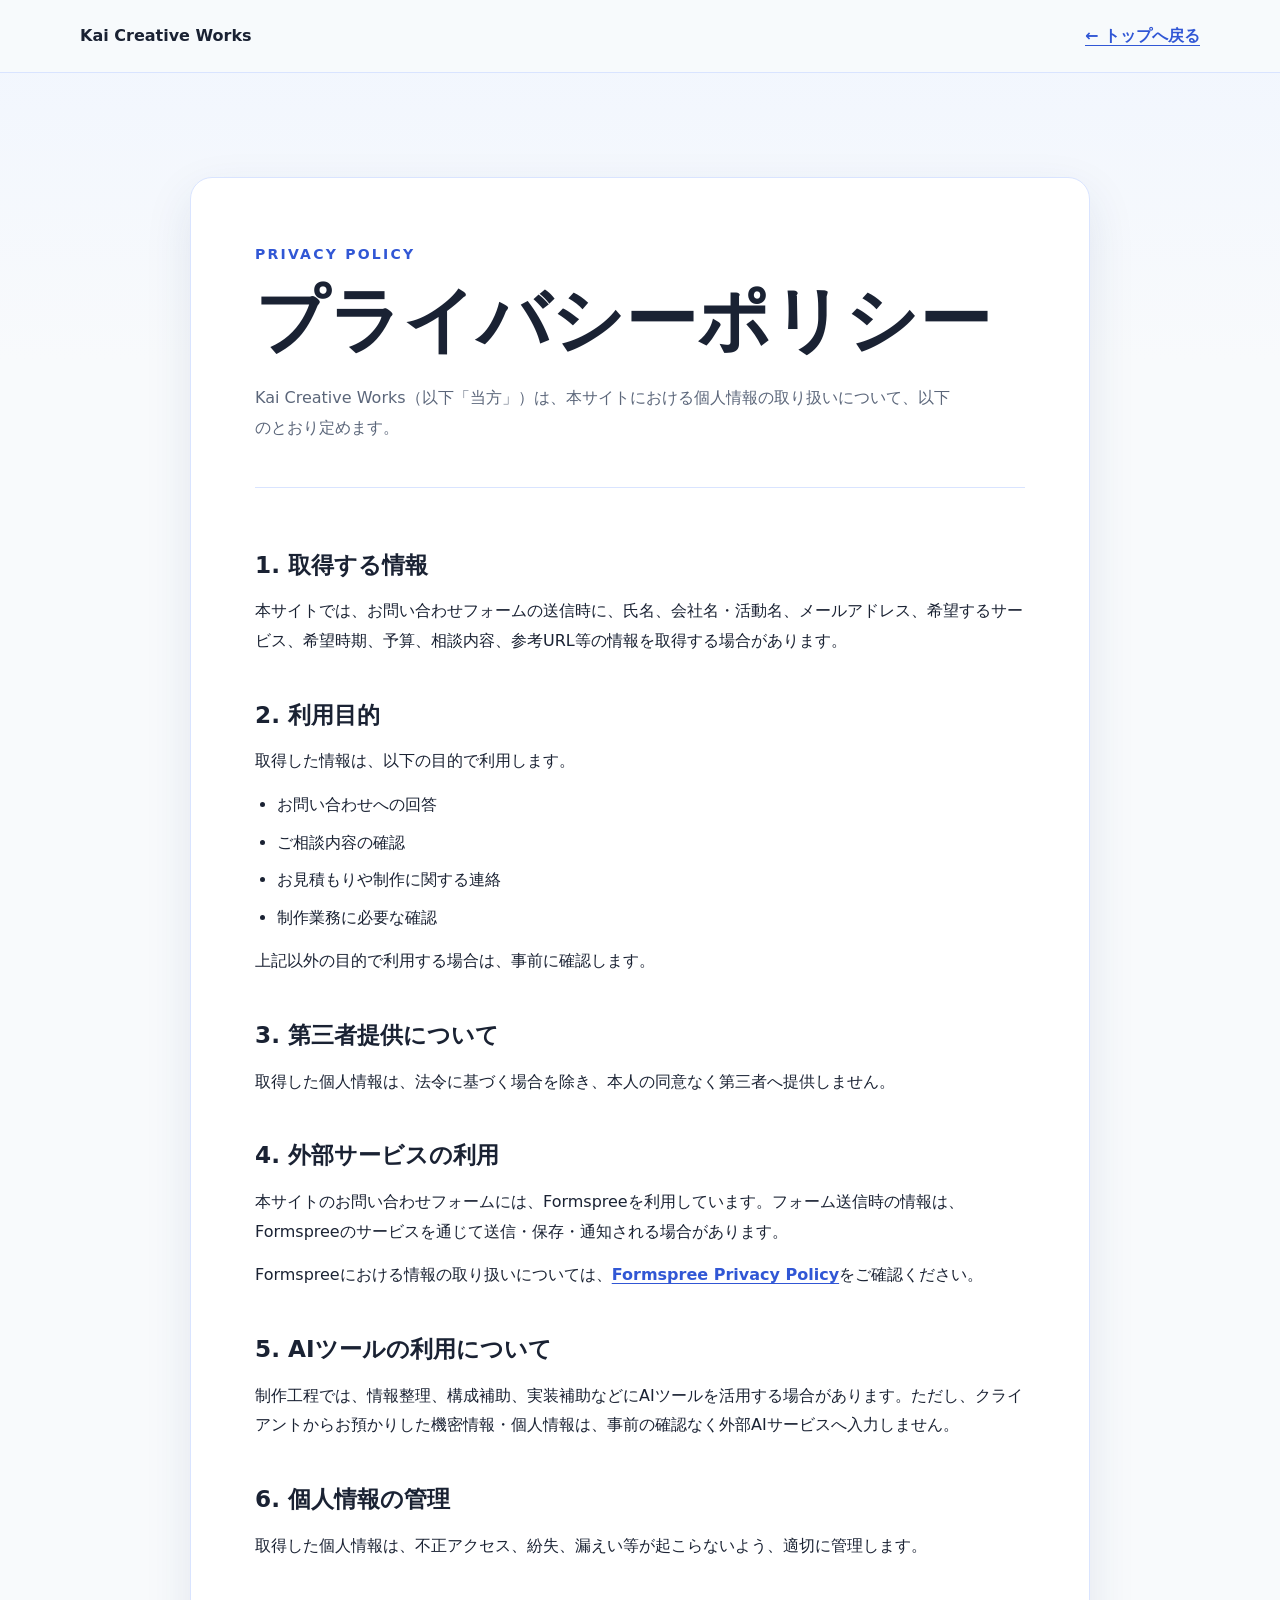
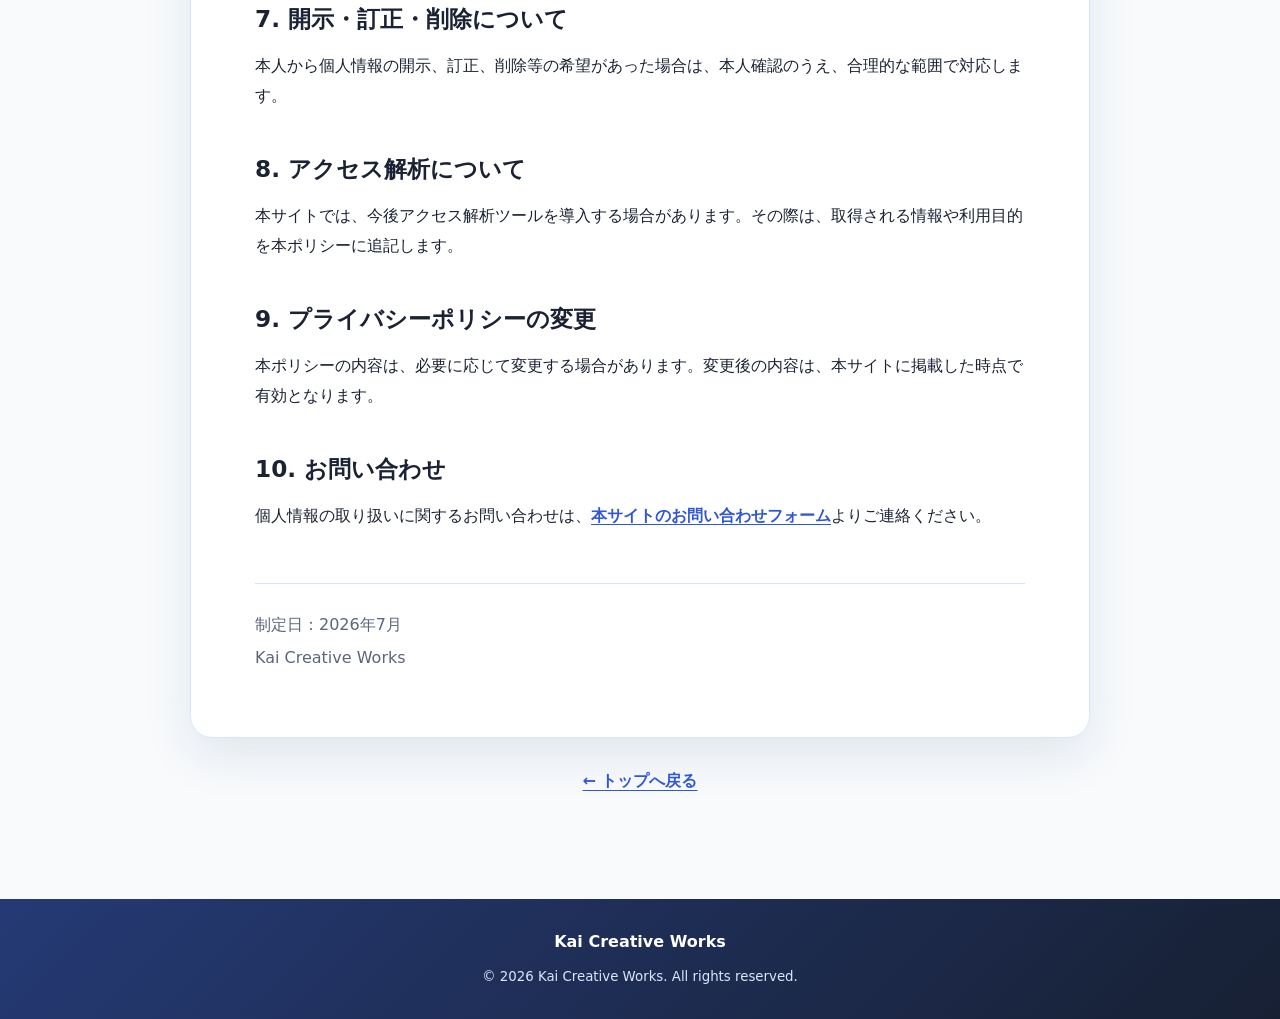
==== commit e4ac4f1f: "Refine responsive content and service visuals" ====
--- a/privacy.html
+++ b/privacy.html
@@ -5,8 +5,9 @@
     <meta name="viewport" content="width=device-width, initial-scale=1">
     <title>プライバシーポリシー｜Kai Creative Works</title>
     <meta name="description" content="Kai Creative Worksにおける個人情報の取得、利用目的、外部サービスおよびAIツール利用時の取り扱いについて定めています。">
+    <link rel="canonical" href="https://kcw000.github.io/my-page/privacy.html">
     <link rel="icon" href="visual/visual_02.png" type="image/png">
-    <link rel="stylesheet" href="style.css?v=20260714-4">
+    <link rel="stylesheet" href="style.css?v=20260727-1">
   </head>
   <body class="privacy-page">
     <header class="policy-header">
@@ -37,7 +38,6 @@
             <li>ご相談内容の確認</li>
             <li>お見積もりや制作に関する連絡</li>
             <li>制作業務に必要な確認</li>
-            <li>サービス改善のための参考</li>
           </ul>
           <p>上記以外の目的で利用する場合は、事前に確認します。</p>
         </section>
--- a/style.css
+++ b/style.css
@@ -70,6 +70,10 @@
     scroll-behavior: auto !important;
     transition: none !important;
   }
+
+  .hero-video {
+    display: none;
+  }
 }
 
 h1,
@@ -334,6 +338,7 @@
   overflow: hidden;
   align-items: center;
   isolation: isolate;
+  background: var(--color-bg) url("visual/hero-main.jpg") center center / cover no-repeat;
   border-bottom: 1px solid var(--color-border);
 }
 
@@ -349,6 +354,11 @@
   z-index: -2;
   object-fit: cover;
   object-position: center center;
+}
+
+.hero-video {
+  display: block;
+  border: 0;
 }
 
 .hero-overlay {
@@ -387,7 +397,7 @@
 
 .card,
 .feature-card,
-.work-card,
+.portfolio-work-card,
 .copy-work-card,
 .content-panel,
 .price-list article,
@@ -398,7 +408,6 @@
   box-shadow: var(--shadow-card);
 }
 
-.problem-grid,
 .trust-list,
 .service-card ul,
 .copy-work-card > ul {
@@ -409,12 +418,12 @@
   list-style: none;
 }
 
-.problem-grid {
-  grid-template-columns: 1fr;
+.diagnosis-map {
+  display: grid;
+  gap: 16px;
   margin-bottom: 24px;
 }
 
-.problem-grid li,
 .trust-list li,
 .service-card li,
 .copy-work-card > ul > li {
@@ -426,9 +435,61 @@
   color: var(--color-text-muted);
 }
 
+.ui-icon {
+  display: block;
+  width: 24px;
+  height: 24px;
+  flex: 0 0 24px;
+}
+
+.ui-icon-medium {
+  width: 28px;
+  height: 28px;
+  flex-basis: 28px;
+}
+
+.diagnosis-card {
+  display: grid;
+  grid-template-columns: auto minmax(0, 1fr);
+  gap: 16px;
+  align-items: start;
+  padding: 22px;
+  background: rgba(255, 255, 255, 0.88);
+  border: 1px solid var(--color-border);
+  border-radius: var(--radius-card);
+}
+
+.diagnosis-card > .ui-icon {
+  box-sizing: content-box;
+  padding: 10px;
+  background: var(--color-blue-pale);
+  border: 1px solid rgba(49, 87, 213, 0.16);
+  border-radius: 12px;
+}
+
+.diagnosis-card h3 {
+  margin: 2px 0 10px;
+  font-size: 1.05rem;
+}
+
+.diagnosis-card ul {
+  display: grid;
+  gap: 7px;
+  margin: 0;
+  padding: 0;
+  list-style: none;
+}
+
+.diagnosis-card li {
+  padding-left: 10px;
+  color: var(--color-text-muted);
+  border-left: 2px solid rgba(49, 87, 213, 0.2);
+  font-size: 0.94rem;
+  line-height: 1.65;
+}
+
 .outcome-panel,
-.comparison-card,
-.proof-grid article {
+.comparison-card {
   background: rgba(255, 255, 255, 0.95);
   border: 1px solid var(--color-border);
   border-radius: var(--radius-card);
@@ -448,7 +509,6 @@
   margin-bottom: 0;
 }
 
-.outcome-panel ul,
 .comparison-card ul {
   display: grid;
   gap: 10px;
@@ -457,14 +517,12 @@
   list-style: none;
 }
 
-.outcome-panel li,
 .comparison-card li {
   position: relative;
   padding-left: 22px;
   color: var(--color-text-muted);
 }
 
-.outcome-panel li::before,
 .comparison-card li::before {
   position: absolute;
   left: 0;
@@ -473,6 +531,41 @@
   content: "•";
 }
 
+.outcome-flow {
+  display: grid;
+  grid-template-columns: repeat(2, minmax(0, 1fr));
+  gap: 10px;
+  margin: 0;
+  padding: 0;
+  list-style: none;
+}
+
+.outcome-flow li {
+  display: grid;
+  min-width: 0;
+  gap: 5px;
+  align-content: start;
+  padding: 16px;
+  background: rgba(255, 255, 255, 0.82);
+  border: 1px solid rgba(49, 87, 213, 0.14);
+  border-radius: 14px;
+}
+
+.outcome-flow .ui-icon {
+  margin-bottom: 5px;
+}
+
+.outcome-flow strong {
+  color: var(--color-navy);
+  font-size: 0.95rem;
+}
+
+.outcome-flow span {
+  color: var(--color-text-muted);
+  font-size: 0.84rem;
+  line-height: 1.5;
+}
+
 .comparison-grid {
   display: grid;
   gap: 22px;
@@ -482,13 +575,21 @@
   padding: 28px;
 }
 
-.comparison-card > span,
-.proof-grid span {
-  display: inline-flex;
-  margin-bottom: 16px;
+.comparison-card-heading {
+  display: flex;
+  align-items: center;
+  gap: 12px;
+  margin-bottom: 18px;
   color: var(--color-royal);
-  font-size: 0.875rem;
-  font-weight: 900;
+  font-size: 0.9rem;
+  font-weight: 850;
+}
+
+.comparison-card-heading .ui-icon {
+  box-sizing: content-box;
+  padding: 8px;
+  background: var(--color-blue-pale);
+  border-radius: 10px;
 }
 
 .comparison-card.is-primary {
@@ -498,7 +599,6 @@
   border-color: rgba(49, 87, 213, 0.24);
 }
 
-.problem-grid li::before,
 .trust-list li::before,
 .service-card li::before,
 .copy-work-card > ul > li::before {
@@ -522,15 +622,14 @@
 .copy-work-grid,
 .price-list,
 .process-list,
-.other-production,
-.works-grid {
+.other-production {
   display: grid;
   gap: 24px;
 }
 
 .card p,
 .feature-card p,
-.work-card p,
+.portfolio-work-card p,
 .copy-work-card p,
 .price-list p,
 .process-list p,
@@ -648,6 +747,9 @@
 }
 
 .other-production-item {
+  display: inline-flex;
+  align-items: center;
+  gap: 8px;
   max-width: 100%;
   padding: 10px 14px;
   color: var(--color-navy);
@@ -660,6 +762,12 @@
   white-space: nowrap;
 }
 
+.other-production-item img {
+  width: 18px;
+  height: 18px;
+  flex: 0 0 18px;
+}
+
 .estimate-note {
   margin: 0;
   color: var(--color-text-muted);
@@ -672,141 +780,176 @@
   margin-top: 14px;
 }
 
-.feature-card span {
+.feature-card-head {
+  display: flex;
+  align-items: center;
+  justify-content: space-between;
+  gap: 16px;
+  margin-bottom: 20px;
+}
+
+.feature-card .feature-number {
   display: inline-flex;
-  margin-bottom: 18px;
+  min-width: 44px;
+  height: 30px;
+  align-items: center;
+  justify-content: center;
+  padding: 0 12px;
   color: var(--color-royal);
+  background: var(--color-blue-pale);
+  border: 1px solid rgba(49, 87, 213, 0.22);
+  border-radius: 999px;
+  font-size: 0.82rem;
+  line-height: 1;
+  font-weight: 800;
+  letter-spacing: 0.05em;
+}
+
+.feature-card-head .ui-icon {
+  box-sizing: content-box;
+  padding: 8px;
+  background: rgba(238, 244, 255, 0.7);
+  border-radius: 10px;
+}
+
+.portfolio-works-grid {
+  display: grid;
+  gap: 24px;
+}
+
+.portfolio-work-card {
+  display: flex;
+  min-width: 0;
+  overflow: hidden;
+  flex-direction: column;
+}
+
+.portfolio-work-media {
+  position: relative;
+  aspect-ratio: 16 / 10;
+  overflow: hidden;
+  background: var(--color-blue-pale);
+  border-bottom: 1px solid var(--color-border);
+}
+
+.portfolio-work-media img {
+  display: block;
+  width: 100%;
+  height: 100%;
+  object-fit: cover;
+  object-position: top center;
+}
+
+.portfolio-work-media-status {
+  display: grid;
+  align-content: center;
+  justify-items: center;
+  gap: 8px;
+  padding: 24px;
+  color: var(--color-navy);
+  text-align: center;
+  background:
+    linear-gradient(135deg, rgba(255, 255, 255, 0.94), rgba(238, 244, 255, 0.88)),
+    var(--color-blue-pale);
+}
+
+.portfolio-work-media-status span {
   font-family: "Yu Mincho", "Hiragino Mincho ProN", YuMincho, serif;
-  font-size: clamp(2.4rem, 6vw, 4.6rem);
-  line-height: 0.9;
-  font-weight: 900;
-}
-
-.case-study-card {
-  overflow: hidden;
-}
-
-.case-visual {
-  display: grid;
-  min-height: 230px;
-  align-content: center;
-  gap: 22px;
-  padding: 28px;
-  background:
-    linear-gradient(135deg, rgba(49, 87, 213, 0.1), rgba(238, 244, 255, 0.72)),
-    repeating-linear-gradient(135deg, rgba(255, 255, 255, 0.6) 0 1px, transparent 1px 18px);
-  border-bottom: 1px solid var(--color-border);
-}
-
-.case-visual span {
-  font-size: clamp(2rem, 7vw, 4.2rem);
-  font-family: "Yu Mincho", "Hiragino Mincho ProN", YuMincho, serif;
-  font-weight: 700;
+  font-size: clamp(2.4rem, 6vw, 4rem);
   line-height: 1;
-  letter-spacing: 0;
-}
-
-.case-visual ul {
+}
+
+.portfolio-work-media-status small {
+  color: var(--color-royal);
+  font-size: 0.85rem;
+  font-weight: 800;
+}
+
+.portfolio-work-media-status p {
+  margin-top: 14px;
+  font-size: 0.82rem;
+}
+
+.portfolio-work-body {
+  display: flex;
+  min-width: 0;
+  flex: 1;
+  flex-direction: column;
+  padding: 26px;
+}
+
+.portfolio-work-body h3 {
+  margin: 14px 0 14px;
+  font-size: clamp(1.28rem, 2.4vw, 1.55rem);
+  line-height: 1.45;
+  overflow-wrap: anywhere;
+}
+
+.work-label {
+  display: inline-flex;
+  align-self: flex-start;
+  margin: 0;
+  padding: 6px 10px;
+  color: var(--color-royal);
+  background: var(--color-blue-pale);
+  border: 1px solid rgba(49, 87, 213, 0.2);
+  border-radius: 999px;
+  font-size: 0.78rem;
+  font-weight: 850;
+  line-height: 1.35;
+}
+
+.work-label-client {
+  color: var(--color-navy);
+  background: rgba(255, 255, 255, 0.9);
+}
+
+.portfolio-work-copy {
+  line-height: 1.8;
+}
+
+.portfolio-work-note {
+  margin-top: 10px;
+  padding-left: 11px;
+  border-left: 2px solid rgba(49, 87, 213, 0.28);
+  font-size: 0.82rem;
+  line-height: 1.65;
+}
+
+.portfolio-work-tags {
   display: flex;
   flex-wrap: wrap;
   gap: 8px;
-  margin: 0;
+  margin: 22px 0 0;
   padding: 0;
   list-style: none;
 }
 
-.case-visual li {
-  padding: 7px 10px;
+.portfolio-work-tags li {
   color: var(--color-royal);
-  background: rgba(255, 255, 255, 0.76);
-  border: 1px solid rgba(110, 139, 255, 0.3);
-  border-radius: 999px;
-  font-size: 0.875rem;
-  font-weight: 750;
-}
-
-.work-body {
-  padding: 28px;
-}
-
-.work-body h4 {
-  margin-top: 22px;
-}
-
-.work-scope-groups {
-  display: grid;
-  grid-template-columns: repeat(2, minmax(0, 1fr));
-  gap: 14px;
-  margin-top: 12px;
-}
-
-.work-scope-groups.compact {
-  grid-template-columns: 1fr;
-  gap: 10px;
-  margin-top: 18px;
-}
-
-.work-scope-group {
-  min-width: 0;
-  padding: 16px;
-  background: rgba(248, 250, 252, 0.86);
-  border: 1px solid var(--color-border);
-  border-radius: 18px;
-}
-
-.work-scope-tags {
-  display: flex;
-  flex-wrap: wrap;
-  gap: 8px;
-  margin: 0;
-  padding: 0;
-  list-style: none;
-}
-
-.work-scope-tags li {
-  max-width: 100%;
-  padding: 6px 9px;
-  color: var(--color-navy);
-  background: var(--color-surface);
-  border: 1px solid rgba(110, 139, 255, 0.28);
-  border-radius: 999px;
-  font-size: 0.875rem;
-  font-weight: 750;
-  line-height: 1.35;
-  overflow-wrap: anywhere;
-}
-
-.tag {
-  display: inline-flex;
-  margin-bottom: 12px;
-  color: var(--color-royal);
-  font-weight: 850;
+  font-size: 0.82rem;
+  font-weight: 800;
+}
+
+.portfolio-work-actions {
+  margin-top: auto;
+  padding-top: 24px;
+}
+
+.portfolio-work-actions .button {
+  width: 100%;
+}
+
+.button.is-disabled {
+  color: #68728a;
+  background: #eef1f6;
+  border-color: #d7dce8;
+  cursor: not-allowed;
+  opacity: 1;
 }
 
 .copy-work-block {
   margin: 38px 0;
-}
-
-.proof-grid {
-  display: grid;
-  gap: 18px;
-  margin-bottom: 34px;
-}
-
-.proof-grid article {
-  padding: 24px;
-}
-
-.proof-grid strong {
-  display: block;
-  margin-bottom: 10px;
-  color: var(--color-text);
-  font-size: 1.08rem;
-  line-height: 1.35;
-}
-
-.proof-grid p {
-  color: var(--color-text-muted);
 }
 
 .copy-work-block > h3 {
@@ -942,11 +1085,6 @@
   color: var(--color-royal);
   background: rgba(238, 244, 255, 0.72);
   border-radius: 12px;
-  fill: none;
-  stroke: currentColor;
-  stroke-width: 1.6;
-  stroke-linecap: round;
-  stroke-linejoin: round;
 }
 
 .process-list ul {
@@ -1519,7 +1657,6 @@
     min-height: min(760px, calc(100svh - 76px));
   }
 
-  .problem-grid,
   .feature-grid,
   .copy-work-grid,
   .trust-list,
@@ -1533,24 +1670,21 @@
     align-items: center;
   }
 
+  .diagnosis-map {
+    grid-template-columns: repeat(2, minmax(0, 1fr));
+  }
+
+  .outcome-flow {
+    grid-template-columns: repeat(2, minmax(0, 1fr));
+  }
+
   .service-cards,
   .price-list {
     grid-template-columns: repeat(2, minmax(0, 1fr));
   }
 
-  .proof-grid {
-    grid-template-columns: repeat(3, minmax(0, 1fr));
-  }
-
-  .case-study-card {
-    display: grid;
-    grid-template-columns: minmax(280px, 0.86fr) minmax(0, 1.14fr);
-  }
-
-  .case-study-card .case-visual {
-    min-height: 100%;
-    border-right: 1px solid var(--color-border);
-    border-bottom: 0;
+  .portfolio-works-grid {
+    grid-template-columns: repeat(2, minmax(0, 1fr));
   }
 
   .ai-policy-card {
@@ -1588,11 +1722,17 @@
   }
 }
 
+@media (min-width: 960px) {
+  .diagnosis-map {
+    grid-template-columns: repeat(3, minmax(0, 1fr));
+  }
+
+  .outcome-flow {
+    grid-template-columns: repeat(4, minmax(0, 1fr));
+  }
+}
+
 @media (max-width: 640px) {
-  .work-scope-groups {
-    grid-template-columns: 1fr;
-  }
-
   .hero {
     display: grid;
     min-height: 780px;
@@ -1647,6 +1787,12 @@
   }
 }
 
+@media (min-width: 1120px) {
+  .portfolio-works-grid {
+    grid-template-columns: repeat(3, minmax(0, 1fr));
+  }
+}
+
 @media (max-width: 520px) {
   body {
     overflow-x: hidden;
@@ -1662,7 +1808,7 @@
   .contact-reassurance,
   .section-heading p:not(.eyebrow),
   .card p,
-  .work-body p,
+  .portfolio-work-body p,
   .about-text p,
   .faq-list p,
   .contact-intro p,
@@ -1703,12 +1849,6 @@
     height: 158px;
   }
 
-  .case-visual {
-    min-height: 178px;
-    padding: 22px;
-  }
-
-  .work-body,
   .card,
   .feature-card,
   .copy-work-card,
@@ -1716,6 +1856,10 @@
     padding: 24px 22px;
   }
 
+  .portfolio-work-body {
+    padding: 24px 22px;
+  }
+
   .contact-box {
     padding: 28px 22px;
   }
@@ -1775,3 +1919,2167 @@
     white-space: normal;
   }
 }
+
+/* 2026-07-25 conversion-focused editorial revision */
+.skip-link {
+  position: fixed;
+  top: 10px;
+  left: 10px;
+  z-index: 100;
+  padding: 10px 14px;
+  color: #fff;
+  background: var(--color-navy);
+  border-radius: 6px;
+  text-decoration: none;
+  transform: translateY(-160%);
+}
+
+.skip-link:focus {
+  transform: translateY(0);
+}
+
+#works,
+#services,
+#reasons,
+#process,
+#price,
+#about,
+#faq,
+#contact {
+  scroll-margin-top: 88px;
+}
+
+.hero-tagline {
+  max-width: 620px;
+  margin-bottom: 22px;
+  color: var(--color-royal);
+  font-size: 0.88rem;
+  font-weight: 850;
+}
+
+.hero-title {
+  max-width: 820px;
+  font-size: clamp(3.1rem, 6.2vw, 5.7rem);
+  line-height: 1.12;
+}
+
+.hero-title span {
+  display: block;
+}
+
+.works-section {
+  background: #fff;
+}
+
+.works-heading {
+  margin-bottom: 52px;
+}
+
+.portfolio-work-featured {
+  display: grid;
+  margin-bottom: 28px;
+}
+
+.portfolio-work-featured .portfolio-work-media {
+  min-height: 320px;
+  aspect-ratio: auto;
+  border-right: 0;
+}
+
+.portfolio-work-featured .portfolio-work-body {
+  padding: clamp(28px, 5vw, 50px);
+}
+
+.portfolio-work-featured .portfolio-work-body h3 {
+  font-size: clamp(1.9rem, 4vw, 3rem);
+}
+
+.portfolio-work-pair {
+  display: grid;
+  gap: 28px;
+}
+
+.case-summary {
+  display: grid;
+  gap: 0;
+  margin: 28px 0 0;
+  border-top: 1px solid var(--color-border);
+}
+
+.case-summary div {
+  display: grid;
+  grid-template-columns: 70px minmax(0, 1fr);
+  gap: 18px;
+  padding: 16px 0;
+  border-bottom: 1px solid var(--color-border);
+}
+
+.case-summary dt {
+  color: var(--color-royal);
+  font-size: 0.82rem;
+  font-weight: 850;
+}
+
+.case-summary dd {
+  margin: 0;
+  color: var(--color-text-muted);
+  line-height: 1.75;
+}
+
+.case-summary .case-result dd {
+  color: var(--color-navy);
+  font-weight: 750;
+}
+
+.copy-work-block {
+  margin-top: 72px;
+  padding-top: 48px;
+  border-top: 1px solid var(--color-border);
+}
+
+.copy-work-heading {
+  display: grid;
+  gap: 16px;
+  margin-bottom: 30px;
+}
+
+.copy-work-heading h3 {
+  margin: 0;
+}
+
+.copy-work-heading > p {
+  max-width: 620px;
+  color: var(--color-text-muted);
+}
+
+.copy-examples-list {
+  display: grid;
+  gap: 0;
+  border-top: 1px solid var(--color-border);
+}
+
+.copy-examples-list article {
+  padding: 28px 0;
+  border-bottom: 1px solid var(--color-border);
+}
+
+.copy-examples-list h4 {
+  margin: 12px 0 8px;
+  color: var(--color-navy);
+  font-size: 1.1rem;
+}
+
+.copy-examples-list p:not(.work-label) {
+  max-width: 720px;
+  color: var(--color-text-muted);
+}
+
+.copy-examples-list article > span {
+  display: block;
+  margin-top: 12px;
+  color: var(--color-royal);
+  font-size: 0.86rem;
+  font-weight: 750;
+}
+
+.service-list {
+  border-top: 1px solid var(--color-border);
+}
+
+.service-entry {
+  display: grid;
+  gap: 14px;
+  padding: 34px 0;
+  border-bottom: 1px solid var(--color-border);
+}
+
+.service-index {
+  color: var(--color-royal);
+  font-size: 0.82rem;
+  font-weight: 850;
+}
+
+.service-entry h3 {
+  margin: 0;
+  color: var(--color-navy);
+}
+
+.service-entry > p {
+  max-width: 700px;
+  color: var(--color-text-muted);
+}
+
+.service-entry dl {
+  display: grid;
+  gap: 12px;
+  margin: 4px 0 0;
+}
+
+.service-entry dl div {
+  display: grid;
+  gap: 3px;
+}
+
+.service-entry dt {
+  color: var(--color-navy);
+  font-size: 0.82rem;
+  font-weight: 850;
+}
+
+.service-entry dd {
+  margin: 0;
+  color: var(--color-text-muted);
+}
+
+.consultation-layout {
+  display: grid;
+  gap: clamp(42px, 7vw, 80px);
+}
+
+.consultation-intro h2 {
+  max-width: 620px;
+}
+
+.consultation-checklist {
+  display: grid;
+  gap: 12px;
+  margin: 30px 0 0;
+  padding: 0;
+  list-style: none;
+}
+
+.consultation-checklist li {
+  position: relative;
+  padding-left: 30px;
+  color: var(--color-navy);
+}
+
+.consultation-checklist li::before {
+  position: absolute;
+  left: 0;
+  color: var(--color-royal);
+  content: "✓";
+  font-weight: 900;
+}
+
+.reason-list {
+  border-top: 1px solid var(--color-border);
+}
+
+.reason-list article {
+  display: grid;
+  grid-template-columns: 44px minmax(0, 1fr);
+  gap: 18px;
+  padding: 24px 0;
+  border-bottom: 1px solid var(--color-border);
+}
+
+.reason-list article > span {
+  color: var(--color-royal);
+  font-size: 0.82rem;
+  font-weight: 850;
+}
+
+.reason-list h3 {
+  margin-bottom: 8px;
+  font-size: 1.08rem;
+}
+
+.reason-list p {
+  color: var(--color-text-muted);
+}
+
+.process-list {
+  position: relative;
+  gap: 0;
+  margin: 0;
+  padding: 0;
+  list-style: none;
+}
+
+.process-list > li {
+  position: relative;
+  display: grid;
+  grid-template-columns: 48px minmax(0, 1fr);
+  min-height: 0;
+  gap: 22px;
+  align-content: start;
+  padding: 0 0 34px;
+  background: transparent;
+  border: 0;
+  border-radius: 0;
+  box-shadow: none;
+}
+
+.process-list > li::before {
+  position: absolute;
+  top: 48px;
+  bottom: 0;
+  left: 23px;
+  width: 1px;
+  background: var(--color-border);
+  content: "";
+}
+
+.process-list > li:last-child::before {
+  display: none;
+}
+
+.process-step-number {
+  position: relative;
+  z-index: 1;
+  display: grid;
+  width: 48px;
+  height: 48px;
+  place-items: center;
+  margin: 0;
+  color: var(--color-royal);
+  background: #fff;
+  border: 1px solid var(--color-border);
+  border-radius: 50%;
+  font-size: 0.82rem;
+  font-weight: 850;
+}
+
+.process-list strong {
+  display: block;
+  margin: 3px 0 7px;
+  color: var(--color-navy);
+  font-size: 1.08rem;
+}
+
+.price-list article {
+  display: flex;
+  flex-direction: column;
+}
+
+.price-list article h4 {
+  margin-bottom: 0;
+  color: var(--color-navy);
+  font-size: 1.08rem;
+  line-height: 1.55;
+}
+
+.price-list article .price-label {
+  align-self: flex-start;
+}
+
+.price-list article .text-link {
+  margin-top: auto;
+  padding-top: 22px;
+}
+
+.price-note {
+  max-width: 820px;
+  margin-top: 36px;
+  padding-left: 18px;
+  border-left: 2px solid var(--color-royal);
+}
+
+.price-note strong {
+  color: var(--color-navy);
+}
+
+.about-section {
+  background: #fff;
+}
+
+.about-editorial {
+  display: grid;
+  gap: clamp(36px, 7vw, 80px);
+  align-items: center;
+}
+
+.about-portrait {
+  max-width: 560px;
+  margin: 0;
+}
+
+.about-portrait img {
+  display: block;
+  width: 100%;
+  aspect-ratio: 4 / 5;
+  object-fit: cover;
+  object-position: center;
+}
+
+.about-copy h2 {
+  max-width: 650px;
+}
+
+.about-copy > p:not(.eyebrow) {
+  max-width: 680px;
+  color: var(--color-text-muted);
+}
+
+.about-copy > p + p {
+  margin-top: 18px;
+}
+
+.about-copy .about-lead {
+  color: var(--color-navy);
+  font-size: 1.06rem;
+  font-weight: 650;
+}
+
+.about-points {
+  display: grid;
+  gap: 0;
+  margin: 34px 0 0;
+  border-top: 1px solid var(--color-border);
+}
+
+.about-points div {
+  display: grid;
+  gap: 6px;
+  padding: 18px 0;
+  border-bottom: 1px solid var(--color-border);
+}
+
+.about-points dt {
+  color: var(--color-royal);
+  font-size: 0.82rem;
+  font-weight: 850;
+}
+
+.about-points dd {
+  margin: 0;
+  color: var(--color-text-muted);
+}
+
+.optional-label {
+  color: var(--color-text-muted);
+  font-size: 0.78rem;
+  font-weight: 650;
+}
+
+.field-help {
+  color: var(--color-text-muted);
+  font-size: 0.82rem;
+  font-weight: 500;
+  line-height: 1.6;
+}
+
+.form-status-message:focus {
+  outline: 3px solid rgba(110, 139, 255, 0.36);
+  outline-offset: 3px;
+}
+
+@media (min-width: 720px) {
+  .portfolio-work-pair,
+  .copy-examples-list,
+  .service-entry,
+  .consultation-layout,
+  .about-editorial {
+    grid-template-columns: repeat(2, minmax(0, 1fr));
+  }
+
+  .copy-examples-list article:nth-child(odd) {
+    padding-right: 28px;
+  }
+
+  .copy-examples-list article:nth-child(even) {
+    padding-left: 28px;
+    border-left: 1px solid var(--color-border);
+  }
+
+  .service-entry {
+    grid-template-columns: 54px minmax(180px, 0.75fr) minmax(220px, 1fr);
+    column-gap: 24px;
+    align-items: start;
+  }
+
+  .service-entry .service-index {
+    grid-row: 1 / span 3;
+  }
+
+  .service-entry > p,
+  .service-entry > dl {
+    grid-column: 3;
+  }
+
+  .service-entry > h3,
+  .service-entry > .text-link {
+    grid-column: 2;
+  }
+
+  .service-entry > .text-link {
+    align-self: end;
+  }
+
+  .about-editorial {
+    grid-template-columns: minmax(280px, 0.75fr) minmax(0, 1fr);
+  }
+}
+
+@media (min-width: 720px) and (max-width: 899px) {
+  .site-header {
+    grid-template-columns: 1fr auto;
+    padding: 14px 18px;
+  }
+
+  .nav-toggle {
+    display: inline-grid;
+  }
+
+  .site-nav {
+    position: fixed;
+    inset: 73px 16px auto;
+    display: none;
+    flex-direction: column;
+    justify-content: initial;
+    gap: 4px;
+    padding: 14px;
+    background: var(--color-surface);
+    border: 1px solid var(--color-border);
+    border-radius: 14px;
+    box-shadow: var(--shadow-card);
+  }
+
+  .site-nav.is-open {
+    display: flex;
+  }
+
+  .site-nav a {
+    padding: 10px 12px;
+    font-size: 0.96rem;
+  }
+
+  .header-cta {
+    display: none;
+  }
+}
+
+@media (min-width: 920px) {
+  .portfolio-work-featured {
+    grid-template-columns: minmax(0, 1.08fr) minmax(0, 0.92fr);
+  }
+
+  .portfolio-work-featured .portfolio-work-media {
+    border-right: 1px solid var(--color-border);
+    border-bottom: 0;
+  }
+
+  .copy-work-heading {
+    grid-template-columns: minmax(0, 0.9fr) minmax(300px, 0.7fr);
+    align-items: end;
+  }
+}
+
+@media (min-width: 1080px) {
+  .process-list {
+    grid-template-columns: repeat(4, minmax(0, 1fr));
+    gap: 28px;
+  }
+
+  .process-list > li {
+    grid-template-columns: 1fr;
+    padding: 0;
+  }
+
+  .process-list > li::before {
+    top: 23px;
+    right: -28px;
+    bottom: auto;
+    left: 48px;
+    width: calc(100% - 20px);
+    height: 1px;
+  }
+}
+
+@media (max-width: 719px) {
+  .hero-title {
+    font-size: clamp(2.35rem, 11.4vw, 3.35rem);
+    line-height: 1.18;
+    word-break: normal;
+    overflow-wrap: anywhere;
+  }
+
+  .hero-title span {
+    display: inline;
+  }
+
+  .hero-tagline {
+    margin-bottom: 16px;
+  }
+
+  .portfolio-work-featured .portfolio-work-media {
+    min-height: 0;
+    aspect-ratio: 16 / 10;
+  }
+
+  .copy-work-block {
+    margin-top: 56px;
+    padding-top: 38px;
+  }
+
+  .service-entry {
+    padding: 28px 0;
+  }
+
+  .about-portrait {
+    width: min(100%, 420px);
+  }
+}
+
+@media (max-width: 390px) {
+  .hero {
+    min-height: 750px;
+  }
+
+  .hero-content {
+    padding-top: 240px;
+  }
+
+  .button {
+    padding-inline: 18px;
+  }
+
+  .case-summary div {
+    grid-template-columns: 1fr;
+    gap: 5px;
+  }
+}
+
+/* 2026-07-25 user review corrections */
+.hero-overlay {
+  background:
+    linear-gradient(90deg, rgba(248, 250, 252, 0.99) 0%, rgba(248, 250, 252, 0.96) 38%, rgba(238, 244, 255, 0.72) 56%, rgba(238, 244, 255, 0.08) 80%),
+    linear-gradient(180deg, rgba(248, 250, 252, 0.18), rgba(238, 244, 255, 0.18));
+}
+
+.hero-title {
+  max-width: 740px;
+  margin-bottom: 20px;
+  font-size: clamp(2.9rem, 4.6vw, 4.3rem);
+  line-height: 1.15;
+}
+
+.hero-subcopy {
+  max-width: 620px;
+  margin-bottom: 14px;
+  color: var(--color-navy);
+  font-size: clamp(1rem, 1.5vw, 1.12rem);
+  font-weight: 750;
+  line-height: 1.8;
+}
+
+.hero .lead {
+  max-width: 600px;
+}
+
+.portfolio-work-featured .portfolio-work-media img {
+  object-position: center 28%;
+}
+
+.services-section {
+  background: var(--color-bg);
+}
+
+.service-cards {
+  align-items: stretch;
+}
+
+.service-card {
+  height: 100%;
+}
+
+.service-card .card-visual {
+  aspect-ratio: 16 / 9;
+  height: auto;
+  object-position: center;
+}
+
+.consultation-card-grid .feature-card {
+  min-height: 100%;
+}
+
+.process-list {
+  display: grid;
+  gap: 24px;
+  margin: 0;
+  padding: 0;
+  list-style: none;
+}
+
+.process-list > li {
+  display: flex;
+  min-height: 100%;
+  flex-direction: column;
+  gap: 0;
+  padding: 28px;
+  background: rgba(255, 255, 255, 0.96);
+  border: 1px solid var(--color-border);
+  border-radius: var(--radius-card);
+  box-shadow: var(--shadow-card);
+}
+
+.process-list > li::before {
+  display: none;
+}
+
+.process-step-top {
+  display: flex;
+  align-items: center;
+  justify-content: space-between;
+  gap: 16px;
+  margin-bottom: 22px;
+}
+
+.process-step-icon {
+  box-sizing: content-box;
+  width: 28px;
+  height: 28px;
+  padding: 9px;
+  color: var(--color-royal);
+  background: var(--color-blue-pale);
+  border-radius: 12px;
+}
+
+.process-list strong {
+  margin: 0 0 10px;
+}
+
+@media (min-width: 720px) {
+  .consultation-card-grid,
+  .process-list {
+    grid-template-columns: repeat(2, minmax(0, 1fr));
+  }
+}
+
+@media (min-width: 1080px) {
+  .service-cards {
+    grid-template-columns: repeat(3, minmax(0, 1fr));
+  }
+
+  .process-list {
+    grid-template-columns: repeat(4, minmax(0, 1fr));
+  }
+
+  .process-list > li {
+    display: flex;
+    padding: 28px;
+  }
+}
+
+@media (max-width: 719px) {
+  .hero-title {
+    max-width: 100%;
+    font-size: clamp(2.3rem, 10.8vw, 3.2rem);
+    line-height: 1.2;
+  }
+
+  .hero-subcopy {
+    font-size: 0.96rem;
+    line-height: 1.75;
+  }
+
+  .service-card .card-visual {
+    max-height: 210px;
+  }
+}
+
+/* Mobile density and readability pass */
+@media (max-width: 719px) {
+  body {
+    font-size: 15px;
+    line-height: 1.75;
+  }
+
+  .site-header {
+    padding: 11px 16px;
+  }
+
+  .site-logo {
+    font-size: 1rem;
+  }
+
+  .nav-toggle {
+    width: 42px;
+    height: 42px;
+    border-radius: 12px;
+  }
+
+  .site-nav {
+    inset: 65px 12px auto;
+  }
+
+  .section {
+    padding: 64px 0;
+  }
+
+  .section-shell {
+    width: min(100% - 32px, var(--content-width));
+  }
+
+  .section-heading {
+    margin-bottom: 30px;
+  }
+
+  .section-heading h2,
+  .about-copy h2,
+  .contact-intro h2 {
+    margin-bottom: 12px;
+    font-size: 2rem;
+    line-height: 1.3;
+  }
+
+  .section-heading p:not(.eyebrow),
+  .about-copy > p:not(.eyebrow),
+  .contact-intro > p:not(.eyebrow) {
+    font-size: 0.92rem;
+    line-height: 1.75;
+  }
+
+  .eyebrow {
+    margin-bottom: 8px;
+    font-size: 0.75rem;
+    line-height: 1.4;
+  }
+
+  .card-grid,
+  .feature-grid,
+  .service-cards,
+  .price-list,
+  .process-list,
+  .portfolio-work-pair {
+    gap: 18px;
+  }
+
+  .card,
+  .feature-card,
+  .copy-work-card,
+  .price-list article {
+    padding: 20px;
+    border-radius: 14px;
+  }
+
+  .card p,
+  .feature-card p,
+  .price-list p,
+  .process-list p {
+    font-size: 0.9rem;
+    line-height: 1.75;
+  }
+
+  .hero {
+    min-height: 680px;
+    align-items: end;
+    background:
+      linear-gradient(180deg, #eef4ff 0%, #f8fafc 100%);
+  }
+
+  .hero::before {
+    position: absolute;
+    inset: 0 0 auto;
+    z-index: -3;
+    width: 100%;
+    height: 245px;
+    background: url("visual/hero-main.jpg") 68% center / cover no-repeat;
+    content: "";
+  }
+
+  .hero-background {
+    inset: 0 0 auto;
+    height: 245px;
+    object-position: 68% center;
+  }
+
+  .hero-overlay {
+    background:
+      linear-gradient(180deg, rgba(238, 244, 255, 0.08) 0%, rgba(238, 244, 255, 0.28) 22%, rgba(238, 244, 255, 0.9) 35%, rgba(248, 250, 252, 0.99) 48%, rgba(248, 250, 252, 1) 100%),
+      linear-gradient(90deg, rgba(238, 244, 255, 0.28), rgba(238, 244, 255, 0.04));
+  }
+
+  .hero-content {
+    padding-top: 208px;
+    padding-bottom: 42px;
+  }
+
+  .hero-title {
+    margin-bottom: 14px;
+    font-size: 1.85rem;
+    line-height: 1.34;
+    overflow-wrap: normal;
+    word-break: keep-all;
+  }
+
+  .hero-subcopy {
+    margin-bottom: 10px;
+    font-size: 0.9rem;
+    line-height: 1.65;
+  }
+
+  .hero .lead {
+    font-size: 0.9rem;
+    line-height: 1.75;
+  }
+
+  .hero-note {
+    margin-top: 14px;
+    font-size: 0.82rem;
+    line-height: 1.65;
+  }
+
+  .button-row,
+  .contact-actions {
+    gap: 10px;
+    margin-top: 22px;
+  }
+
+  .button {
+    min-height: 48px;
+    padding: 12px 18px;
+    font-size: 0.88rem;
+  }
+
+  .button.small {
+    min-height: 44px;
+    padding: 10px 16px;
+    font-size: 0.84rem;
+  }
+
+  .works-heading {
+    margin-bottom: 30px;
+  }
+
+  .portfolio-work-featured {
+    margin-bottom: 18px;
+  }
+
+  .portfolio-work-body,
+  .portfolio-work-featured .portfolio-work-body {
+    padding: 20px;
+  }
+
+  .portfolio-work-featured .portfolio-work-body h3 {
+    margin: 11px 0;
+    font-size: 1.62rem;
+    line-height: 1.35;
+  }
+
+  .portfolio-work-body h3 {
+    margin: 11px 0;
+    font-size: 1.2rem;
+    line-height: 1.45;
+  }
+
+  .portfolio-work-copy {
+    font-size: 0.9rem;
+    line-height: 1.75;
+  }
+
+  .portfolio-work-note,
+  .portfolio-work-tags li,
+  .work-label {
+    font-size: 0.75rem;
+  }
+
+  .portfolio-work-tags {
+    gap: 6px 10px;
+    margin-top: 16px;
+  }
+
+  .portfolio-work-actions {
+    padding-top: 18px;
+  }
+
+  .case-summary {
+    margin-top: 20px;
+  }
+
+  .case-summary div {
+    gap: 10px;
+    padding: 13px 0;
+  }
+
+  .case-summary dt {
+    font-size: 0.75rem;
+  }
+
+  .case-summary dd {
+    font-size: 0.87rem;
+    line-height: 1.7;
+  }
+
+  .copy-work-block {
+    margin-top: 48px;
+    padding-top: 34px;
+  }
+
+  .copy-work-heading {
+    gap: 10px;
+    margin-bottom: 20px;
+  }
+
+  .copy-work-heading h3 {
+    font-size: 1.3rem;
+  }
+
+  .copy-work-heading > p,
+  .copy-examples-list p:not(.work-label) {
+    font-size: 0.88rem;
+    line-height: 1.7;
+  }
+
+  .copy-examples-list article {
+    padding: 22px 0;
+  }
+
+  .number-label {
+    min-width: 42px;
+    height: 28px;
+    margin-bottom: 14px;
+    padding: 0 11px;
+    font-size: 0.78rem;
+  }
+
+  .service-card .card-visual {
+    max-height: 164px;
+    margin-bottom: 18px;
+    border-radius: 12px;
+  }
+
+  .service-card h3 {
+    font-size: 1.2rem;
+  }
+
+  .service-fit {
+    margin-top: 14px;
+    font-size: 0.88rem;
+  }
+
+  .service-deliverable {
+    margin-top: 12px;
+    padding: 13px 14px;
+    font-size: 0.86rem;
+    line-height: 1.7;
+  }
+
+  .service-card ul {
+    gap: 8px;
+    margin-top: 14px;
+  }
+
+  .service-card li {
+    padding: 9px 11px 9px 34px;
+    border-radius: 12px;
+    font-size: 0.86rem;
+    line-height: 1.6;
+  }
+
+  .service-card .text-link {
+    padding-top: 18px;
+    font-size: 0.88rem;
+  }
+
+  .feature-card-head {
+    margin-bottom: 14px;
+  }
+
+  .feature-card-head .ui-icon {
+    padding: 6px;
+  }
+
+  .feature-card h3 {
+    font-size: 1.08rem;
+  }
+
+  .process-list > li {
+    padding: 20px;
+    border-radius: 14px;
+  }
+
+  .process-step-top {
+    margin-bottom: 15px;
+  }
+
+  .process-step-number {
+    width: 40px;
+    height: 40px;
+    flex-basis: 40px;
+    font-size: 0.75rem;
+  }
+
+  .process-step-icon {
+    box-sizing: border-box;
+    width: 40px;
+    height: 40px;
+    padding: 8px;
+  }
+
+  .process-list strong {
+    margin-bottom: 7px;
+    font-size: 1rem;
+  }
+
+  .price-group + .price-group {
+    margin-top: 40px;
+  }
+
+  .price-group-title {
+    gap: 10px;
+    margin-bottom: 16px;
+    font-size: 1.25rem;
+  }
+
+  .price-list article strong {
+    margin: 9px 0;
+    font-size: 1.5rem;
+  }
+
+  .price-list article h4 {
+    font-size: 0.98rem;
+  }
+
+  .price-label {
+    margin-bottom: 12px;
+    padding: 5px 9px;
+    font-size: 0.76rem;
+  }
+
+  .price-note {
+    margin-top: 28px;
+    padding-left: 14px;
+    font-size: 0.88rem;
+  }
+
+  .about-editorial {
+    gap: 28px;
+  }
+
+  .about-portrait {
+    width: min(100%, 300px);
+  }
+
+  .about-copy .about-lead {
+    font-size: 0.96rem;
+    line-height: 1.75;
+  }
+
+  .about-copy > p + p {
+    margin-top: 14px;
+  }
+
+  .about-points {
+    margin-top: 24px;
+  }
+
+  .about-points div {
+    padding: 14px 0;
+  }
+
+  .about-points dd {
+    font-size: 0.88rem;
+    line-height: 1.7;
+  }
+
+  .faq-list,
+  .faq-column {
+    gap: 12px;
+  }
+
+  .faq-list details {
+    border-radius: 14px;
+  }
+
+  .faq-list summary {
+    min-height: 58px;
+    padding: 15px 50px 15px 17px;
+    font-size: 0.82rem;
+    line-height: 1.45;
+  }
+
+  .faq-list summary::after {
+    right: 13px;
+    width: 30px;
+    height: 30px;
+    font-size: 1rem;
+  }
+
+  .faq-list details p {
+    padding: 6px 17px 18px;
+    font-size: 0.86rem;
+    line-height: 1.75;
+  }
+
+  .contact-section {
+    padding-top: 64px;
+    padding-bottom: 64px;
+  }
+
+  .contact-box {
+    width: min(100% - 24px, 920px);
+    gap: 24px;
+    padding: 22px 20px;
+    border-radius: 16px;
+  }
+
+  .contact-reassurance {
+    gap: 7px;
+    margin-top: 18px;
+  }
+
+  .contact-reassurance li {
+    padding: 9px 11px;
+    border-radius: 12px;
+    font-size: 0.84rem;
+  }
+
+  .contact-form,
+  .form-grid {
+    gap: 18px;
+  }
+
+  .contact-form label {
+    gap: 8px;
+    font-size: 0.9rem;
+  }
+
+  .contact-form input,
+  .contact-form select,
+  .contact-form textarea {
+    min-height: 52px;
+    padding: 13px 14px;
+    border-radius: 12px;
+    font-size: 16px;
+  }
+
+  .contact-form textarea {
+    min-height: 144px;
+  }
+
+  .privacy-consent {
+    gap: 8px;
+    padding: 12px;
+    border-radius: 12px;
+    font-size: 0.82rem;
+  }
+
+  .privacy-note,
+  .form-status-message,
+  .field-help,
+  .field-error {
+    font-size: 0.8rem;
+  }
+
+  .site-footer {
+    padding: 28px 16px;
+    font-size: 0.86rem;
+  }
+
+  .footer-inner {
+    gap: 16px;
+    margin-bottom: 18px;
+  }
+
+  .footer-nav {
+    gap: 9px 15px;
+  }
+
+  .policy-main {
+    width: min(100% - 24px, 900px);
+    padding: 38px 0 52px;
+  }
+
+  .policy-document {
+    padding: 24px 18px;
+  }
+
+  .policy-document h1 {
+    font-size: 2rem;
+    line-height: 1.3;
+  }
+}
+
+@media (min-width: 370px) and (max-width: 520px) {
+  .faq-list summary {
+    white-space: nowrap;
+  }
+}
+
+@media (max-width: 369px) {
+  .section {
+    padding: 54px 0;
+  }
+
+  .section-shell {
+    width: min(100% - 24px, var(--content-width));
+  }
+
+  .section-heading h2,
+  .about-copy h2,
+  .contact-intro h2 {
+    font-size: 1.75rem;
+  }
+
+  .hero {
+    min-height: 640px;
+  }
+
+  .hero::before,
+  .hero-background {
+    height: 218px;
+  }
+
+  .hero-content {
+    padding-top: 184px;
+    padding-bottom: 34px;
+  }
+
+  .hero-title {
+    font-size: 1.48rem;
+  }
+
+  .hero-subcopy,
+  .hero .lead {
+    font-size: 0.86rem;
+  }
+
+  .card,
+  .feature-card,
+  .copy-work-card,
+  .price-list article,
+  .portfolio-work-body,
+  .portfolio-work-featured .portfolio-work-body,
+  .process-list > li {
+    padding: 18px;
+  }
+
+  .faq-list summary {
+    min-height: 56px;
+    padding: 14px 45px 14px 14px;
+    font-size: 0.8rem;
+  }
+
+  .faq-list summary::after {
+    right: 10px;
+    width: 28px;
+    height: 28px;
+  }
+
+  .contact-box {
+    padding: 20px 16px;
+  }
+}
+
+/* 2026-07-26 mobile labels and price carousel */
+.price-group-heading {
+  display: flex;
+  align-items: center;
+  gap: 16px;
+  margin-bottom: 22px;
+}
+
+.price-group-heading .price-group-title {
+  flex: 1;
+  margin-bottom: 0;
+}
+
+/* 2026-07-26 Works categories and profile credibility */
+.works-group-label,
+.copy-case-overline {
+  color: var(--color-royal);
+  font-size: 0.74rem;
+  font-weight: 850;
+  letter-spacing: 0.08em;
+  text-transform: uppercase;
+}
+
+.works-category {
+  scroll-margin-top: 96px;
+}
+
+.works-category + .works-category {
+  margin-top: 104px;
+}
+
+.works-category-heading {
+  max-width: 760px;
+  margin-bottom: 34px;
+}
+
+.works-category-heading-compact {
+  max-width: none;
+  margin-bottom: 20px;
+  padding-bottom: 12px;
+  border-bottom: 1px solid var(--color-border);
+}
+
+.works-category-heading-compact .eyebrow {
+  margin-bottom: 0;
+}
+
+.works-category-heading h3 {
+  margin-bottom: 14px;
+  color: var(--color-navy);
+  font-family: "Yu Mincho", "Hiragino Mincho ProN", YuMincho, serif;
+  font-size: clamp(2rem, 4vw, 3rem);
+  line-height: 1.28;
+}
+
+.works-category-heading > p:not(.eyebrow),
+.copy-work-heading > p {
+  max-width: 680px;
+  color: var(--color-text-muted);
+  line-height: 1.85;
+}
+
+.works-group-label {
+  margin-bottom: 13px;
+}
+
+.works-group-label-sample {
+  margin-top: 42px;
+}
+
+.copy-work-block {
+  margin-bottom: 0;
+  padding-top: 78px;
+  border-top: 1px solid var(--color-border);
+}
+
+.copy-feature-grid {
+  display: grid;
+  grid-template-columns: repeat(2, minmax(0, 1fr));
+  gap: 22px;
+}
+
+.copy-case-card,
+.copy-campaign-card,
+.selected-copy-list article {
+  min-width: 0;
+  background: #fff;
+  border: 1px solid var(--color-border);
+  border-radius: var(--radius-card);
+  box-shadow: var(--shadow-card);
+}
+
+.copy-case-card {
+  display: flex;
+  flex-direction: column;
+  padding: clamp(26px, 4vw, 40px);
+}
+
+.copy-case-client {
+  background: linear-gradient(145deg, #ffffff 0%, #f5f8ff 100%);
+}
+
+.copy-case-award {
+  border-color: rgba(49, 87, 213, 0.3);
+}
+
+.copy-case-overline {
+  margin: 18px 0 8px;
+}
+
+.copy-case-card h4,
+.copy-campaign-copy h4,
+.selected-copy-list h4 {
+  margin: 0 0 14px;
+  color: var(--color-navy);
+  font-family: "Yu Mincho", "Hiragino Mincho ProN", YuMincho, serif;
+  font-size: clamp(1.65rem, 3vw, 2.45rem);
+  line-height: 1.34;
+}
+
+.copy-case-card h4 span {
+  display: inline-block;
+  margin-top: 5px;
+  font-family: "Hiragino Sans", "Yu Gothic", Meiryo, system-ui, sans-serif;
+  font-size: 0.55em;
+  line-height: 1.5;
+}
+
+.copy-case-card > p:not(.work-label, .copy-case-overline, .copy-case-role, .portfolio-work-note),
+.copy-campaign-copy > p:not(.work-label, .copy-case-overline),
+.selected-copy-list p:last-child {
+  color: var(--color-text-muted);
+  line-height: 1.85;
+}
+
+.copy-case-role {
+  margin-bottom: 18px;
+  color: var(--color-royal);
+  font-size: 0.9rem;
+  font-weight: 800;
+}
+
+.copy-case-proof {
+  display: grid;
+  gap: 7px;
+  margin-bottom: 22px;
+  color: var(--color-text-muted);
+  font-size: 0.72rem;
+  font-weight: 750;
+  line-height: 1.4;
+  text-decoration: none;
+}
+
+.copy-case-proof img {
+  display: block;
+  width: 100%;
+  aspect-ratio: 16 / 10;
+  object-fit: cover;
+  object-position: center top;
+  border: 1px solid var(--color-border);
+  border-radius: 9px;
+  transition: border-color 160ms ease, transform 160ms ease;
+}
+
+.copy-case-proof:hover img {
+  border-color: rgba(49, 87, 213, 0.4);
+  transform: translateY(-2px);
+}
+
+.copy-case-meta {
+  display: grid;
+  gap: 0;
+  margin: 24px 0 0;
+  border-top: 1px solid var(--color-border);
+}
+
+.copy-case-meta div {
+  display: grid;
+  grid-template-columns: 68px minmax(0, 1fr);
+  gap: 12px;
+  padding: 13px 0;
+  border-bottom: 1px solid var(--color-border);
+}
+
+.copy-case-meta dt {
+  color: var(--color-royal);
+  font-size: 0.78rem;
+  font-weight: 850;
+}
+
+.copy-case-meta dd {
+  margin: 0;
+  color: var(--color-text-muted);
+  font-size: 0.9rem;
+  line-height: 1.7;
+}
+
+.copy-case-card .text-link {
+  margin-top: auto;
+  padding-top: 24px;
+}
+
+.copy-campaign-card {
+  display: grid;
+  grid-template-columns: minmax(260px, 0.7fr) minmax(0, 1.3fr);
+  gap: clamp(26px, 5vw, 54px);
+  margin-top: 28px;
+  padding: clamp(26px, 4vw, 42px);
+  align-items: center;
+}
+
+.copy-campaign-gallery {
+  display: grid;
+  grid-template-columns: repeat(2, minmax(0, 1fr));
+  gap: 12px;
+  min-width: 0;
+}
+
+.copy-campaign-gallery figure {
+  position: relative;
+  min-width: 0;
+  aspect-ratio: 4 / 3;
+  margin: 0;
+  overflow: hidden;
+  background: var(--color-bg-alt);
+  border: 1px solid var(--color-border);
+  border-radius: 10px;
+}
+
+.copy-campaign-gallery img {
+  display: block;
+  width: 100%;
+  height: 100%;
+  min-height: 0;
+  object-fit: cover;
+}
+
+.copy-campaign-gallery figcaption {
+  position: absolute;
+  right: 8px;
+  bottom: 8px;
+  max-width: calc(100% - 16px);
+  padding: 5px 8px;
+  color: #fff;
+  background: rgba(20, 30, 50, 0.78);
+  border-radius: 6px;
+  font-size: 0.7rem;
+  line-height: 1.3;
+}
+
+.selected-copy-list {
+  margin-top: 22px;
+}
+
+.selected-copy-list article {
+  padding: 26px 30px;
+}
+
+.selected-copy-list .copy-case-overline {
+  margin-top: 0;
+}
+
+.selected-copy-list h4 {
+  margin-bottom: 8px;
+  font-size: clamp(1.35rem, 2.7vw, 2rem);
+}
+
+.copy-experience-list {
+  display: grid;
+  grid-template-columns: repeat(2, minmax(0, 1fr));
+  gap: 10px 18px;
+  margin: 18px 0;
+  padding: 0;
+  list-style: none;
+}
+
+.copy-experience-list li {
+  position: relative;
+  padding: 12px 12px 12px 31px;
+  color: var(--color-navy);
+  background: rgba(238, 244, 255, 0.58);
+  border: 1px solid var(--color-border);
+  border-radius: 9px;
+  font-size: 0.86rem;
+  font-weight: 700;
+  line-height: 1.6;
+}
+
+.copy-experience-list li::before {
+  position: absolute;
+  top: 1.05em;
+  left: 13px;
+  width: 6px;
+  height: 6px;
+  background: var(--color-royal);
+  border-radius: 50%;
+  content: "";
+}
+
+.about-editorial {
+  align-items: start;
+}
+
+.about-portrait img {
+  border: 1px solid var(--color-border);
+  border-radius: 12px;
+}
+
+.profile-identity {
+  margin: 28px 0 22px;
+  padding: 18px 0;
+  border-top: 1px solid var(--color-border);
+  border-bottom: 1px solid var(--color-border);
+}
+
+.profile-identity h3 {
+  margin-bottom: 3px;
+  color: var(--color-navy);
+  font-size: 1.25rem;
+}
+
+.profile-identity h3 span {
+  color: var(--color-royal);
+  font-size: 0.78em;
+}
+
+.profile-identity p {
+  color: var(--color-text-muted);
+  font-size: 0.9rem;
+}
+
+.profile-identity p span {
+  display: inline-block;
+  margin-top: 5px;
+  color: var(--color-royal);
+  font-size: 0.86em;
+  font-weight: 800;
+}
+
+.about-detail-grid {
+  grid-column: 1 / -1;
+  width: 100%;
+}
+
+.about-stats {
+  display: grid;
+  grid-template-columns: repeat(4, minmax(0, 1fr));
+  gap: 0;
+  margin: 6px 0 0;
+  padding: 26px 0;
+  border-top: 1px solid var(--color-border);
+  border-bottom: 1px solid var(--color-border);
+}
+
+.about-stats div {
+  min-width: 0;
+  padding: 4px 24px;
+  text-align: center;
+}
+
+.about-stats div + div {
+  border-left: 1px solid var(--color-border);
+}
+
+.about-stats dt {
+  color: var(--color-navy);
+  font-family: "Yu Mincho", "Hiragino Mincho ProN", YuMincho, serif;
+  font-size: clamp(1.8rem, 3.5vw, 2.8rem);
+  font-weight: 700;
+  line-height: 1.15;
+}
+
+.about-stats dt span {
+  margin-left: 3px;
+  color: var(--color-royal);
+  font-family: "Hiragino Sans", "Yu Gothic", Meiryo, system-ui, sans-serif;
+  font-size: 0.38em;
+}
+
+.about-stats dd {
+  margin: 7px 0 0;
+  color: var(--color-text-muted);
+  font-size: 0.82rem;
+  line-height: 1.5;
+}
+
+.about-detail-grid {
+  display: grid;
+  grid-template-columns: repeat(2, minmax(0, 1fr));
+  gap: clamp(36px, 7vw, 72px);
+  margin-top: 18px;
+}
+
+.about-detail-grid h3 {
+  margin-bottom: 22px;
+  color: var(--color-navy);
+}
+
+.career-list {
+  display: grid;
+  gap: 0;
+  margin: 0;
+  padding: 0;
+  list-style: none;
+  border-top: 1px solid var(--color-border);
+}
+
+.career-list li {
+  display: grid;
+  grid-template-columns: 92px minmax(0, 1fr);
+  gap: 16px;
+  padding: 17px 0;
+  border-bottom: 1px solid var(--color-border);
+}
+
+.career-list time {
+  color: var(--color-royal);
+  font-size: 0.78rem;
+  font-weight: 850;
+}
+
+.career-list p,
+.work-value-list p {
+  color: var(--color-text-muted);
+  font-size: 0.9rem;
+  line-height: 1.75;
+}
+
+.work-value-list {
+  display: grid;
+  gap: 12px;
+}
+
+.work-value-list article {
+  padding: 20px 22px;
+  background: rgba(238, 244, 255, 0.56);
+  border: 1px solid var(--color-border);
+  border-radius: 12px;
+}
+
+.work-value-list h4 {
+  margin-bottom: 6px;
+  color: var(--color-navy);
+  font-size: 0.98rem;
+}
+
+@media (max-width: 919px) {
+  .copy-feature-grid,
+  .copy-campaign-card {
+    grid-template-columns: 1fr;
+  }
+
+}
+
+@media (max-width: 719px) {
+  .works-category + .works-category {
+    margin-top: 72px;
+  }
+
+  .works-category-heading {
+    margin-bottom: 24px;
+  }
+
+  .works-category-heading-compact {
+    margin-bottom: 16px;
+    padding-bottom: 9px;
+  }
+
+  .works-category-heading h3 {
+    margin-bottom: 10px;
+    font-size: 1.62rem;
+    line-height: 1.35;
+  }
+
+  .works-category-heading > p:not(.eyebrow),
+  .copy-work-heading > p {
+    font-size: 0.88rem;
+    line-height: 1.75;
+  }
+
+  .works-group-label-sample {
+    margin-top: 30px;
+  }
+
+  .copy-work-block {
+    padding-top: 54px;
+  }
+
+  .copy-feature-grid {
+    gap: 16px;
+  }
+
+  .copy-case-card,
+  .copy-campaign-card,
+  .selected-copy-list article {
+    padding: 20px;
+    border-radius: 14px;
+  }
+
+  .copy-case-card h4,
+  .copy-campaign-copy h4 {
+    font-size: 1.55rem;
+  }
+
+  .copy-case-proof {
+    margin-bottom: 18px;
+  }
+
+  .copy-case-card > p:not(.work-label, .copy-case-overline, .copy-case-role, .portfolio-work-note),
+  .copy-campaign-copy > p:not(.work-label, .copy-case-overline),
+  .selected-copy-list p:last-child {
+    font-size: 0.88rem;
+    line-height: 1.75;
+  }
+
+  .copy-case-meta {
+    margin-top: 18px;
+  }
+
+  .copy-case-meta div {
+    grid-template-columns: 58px minmax(0, 1fr);
+    gap: 9px;
+  }
+
+  .copy-campaign-card {
+    gap: 22px;
+    margin-top: 18px;
+  }
+
+  .copy-campaign-gallery {
+    gap: 8px;
+  }
+
+  .copy-campaign-gallery figcaption {
+    font-size: 0.62rem;
+  }
+
+  .copy-experience-list {
+    grid-template-columns: 1fr;
+    gap: 8px;
+  }
+
+  .about-stats {
+    grid-template-columns: repeat(2, minmax(0, 1fr));
+    padding: 0;
+  }
+
+  .about-stats div {
+    padding: 20px 10px;
+  }
+
+  .about-stats div + div {
+    border-left: 0;
+  }
+
+  .about-stats div:nth-child(even) {
+    border-left: 1px solid var(--color-border);
+  }
+
+  .about-stats div:nth-child(n + 3) {
+    border-top: 1px solid var(--color-border);
+  }
+
+  .about-stats dt {
+    font-size: 1.9rem;
+  }
+
+  .about-detail-grid {
+    grid-template-columns: 1fr;
+    gap: 42px;
+    margin-top: 8px;
+  }
+
+  .profile-identity {
+    margin: 22px 0 17px;
+    padding: 14px 0;
+  }
+
+  .career-list li {
+    grid-template-columns: 78px minmax(0, 1fr);
+    gap: 12px;
+    padding: 14px 0;
+  }
+
+  .career-list p,
+  .work-value-list p {
+    font-size: 0.86rem;
+    line-height: 1.7;
+  }
+
+  .work-value-list article {
+    padding: 17px 18px;
+  }
+}
+
+@media (max-width: 369px) {
+  .copy-campaign-gallery {
+    grid-template-columns: 1fr;
+  }
+
+  .copy-campaign-gallery figure {
+    aspect-ratio: 16 / 10;
+  }
+
+  .career-list li {
+    grid-template-columns: 1fr;
+    gap: 5px;
+  }
+}
+
+/* Shared labels and price carousel across desktop and mobile */
+.hero-subcopy {
+  font-size: 1rem;
+}
+
+.hero-title span {
+  color: var(--color-royal);
+}
+
+.service-visual {
+  width: 100%;
+  aspect-ratio: 3 / 2;
+  margin-bottom: 24px;
+  overflow: hidden;
+  background: #f8faff;
+  border: 1px solid var(--color-border);
+  border-radius: 14px;
+}
+
+.service-visual > img {
+  display: block;
+  width: 100%;
+  height: 100%;
+  object-fit: cover;
+}
+
+.career-list p strong {
+  display: block;
+  margin-bottom: 4px;
+  color: var(--color-navy);
+  font-size: 0.94rem;
+}
+
+@media (min-width: 1080px) {
+  .process-list > li:not(:last-child)::after {
+    position: absolute;
+    top: 50%;
+    right: -18px;
+    z-index: 2;
+    width: 10px;
+    height: 10px;
+    border-right: 2px solid var(--color-cornflower);
+    border-bottom: 2px solid var(--color-cornflower);
+    content: "";
+    transform: translateY(-50%) rotate(-45deg);
+  }
+}
+
+#works > .section-shell > .works-heading > .eyebrow,
+#services > .section-shell > .section-heading > .eyebrow,
+#process > .section-shell > .section-heading > .eyebrow,
+#price > .section-shell > .section-heading > .eyebrow,
+#about .about-copy > .eyebrow,
+#faq > .section-shell > .section-heading > .eyebrow,
+#contact .contact-intro > .eyebrow {
+  font-size: 20px;
+  line-height: 1.2;
+  letter-spacing: 0;
+}
+
+#works-web .works-category-heading-compact .eyebrow,
+#works-copy .works-category-heading-compact .eyebrow {
+  color: #3157d5;
+  font-size: 16px;
+  line-height: 1.3;
+  letter-spacing: 0;
+}
+
+.works-group-label {
+  color: #5b667a;
+  font-size: 12px;
+  line-height: 1.4;
+  letter-spacing: 0;
+}
+
+.price-slider-controls {
+  display: flex;
+  flex: 0 0 auto;
+  gap: 8px;
+}
+
+.price-slider-button {
+  display: grid;
+  width: 40px;
+  height: 40px;
+  padding: 0;
+  place-items: center;
+  color: var(--color-royal);
+  background: #fff;
+  border: 1px solid var(--color-border);
+  border-radius: 50%;
+  font-size: 1.1rem;
+  font-weight: 800;
+  line-height: 1;
+  cursor: pointer;
+}
+
+.price-slider-button:focus-visible {
+  outline: 3px solid rgba(49, 87, 213, 0.25);
+  outline-offset: 2px;
+}
+
+.price-slider-button:disabled {
+  opacity: 0.35;
+  cursor: default;
+}
+
+#price .price-list {
+  display: flex;
+  gap: 14px;
+  overflow-x: auto;
+  padding: 2px 28px 14px 0;
+  scroll-padding-inline: 0 28px;
+  scroll-snap-type: x mandatory;
+  scrollbar-width: none;
+  overscroll-behavior-inline: contain;
+}
+
+#price .price-list::-webkit-scrollbar {
+  display: none;
+}
+
+#price .price-list article {
+  display: flex;
+  width: calc((100% - 28px) / 3);
+  min-width: 300px;
+  flex: 0 0 calc((100% - 28px) / 3);
+  flex-direction: column;
+  scroll-snap-align: start;
+}
+
+#price .price-list-set article {
+  width: 66%;
+  min-width: 540px;
+  flex-basis: 66%;
+}
+
+#price .price-list article .service-cta {
+  margin-top: auto;
+  padding-top: 18px;
+}
+
+@media (min-width: 720px) and (max-width: 919px) {
+  #price .price-list-single article {
+    width: 46%;
+    min-width: 300px;
+    flex-basis: 46%;
+  }
+
+  #price .price-list-set article {
+    width: 75%;
+    min-width: 500px;
+    flex-basis: 75%;
+  }
+}
+
+@media (max-width: 719px) {
+  .hero-subcopy {
+    font-size: 11px;
+  }
+
+  .service-visual {
+    margin-bottom: 18px;
+    border-radius: 12px;
+  }
+
+  .process-list > li:not(:last-child)::after {
+    position: absolute;
+    right: auto;
+    bottom: -18px;
+    left: 50%;
+    z-index: 2;
+    width: 10px;
+    height: 10px;
+    border-right: 2px solid var(--color-cornflower);
+    border-bottom: 2px solid var(--color-cornflower);
+    content: "";
+    transform: translateX(-50%) rotate(45deg);
+  }
+
+  .price-group-heading {
+    margin-bottom: 16px;
+  }
+
+  #price .price-list article,
+  #price .price-list-set article {
+    width: min(82vw, 310px);
+    min-width: min(82vw, 310px);
+    flex-basis: min(82vw, 310px);
+  }
+}
+
+@media (min-width: 720px) {
+  .hero-title {
+    max-width: 840px;
+    font-size: clamp(2.9rem, 4.3vw, 4rem);
+  }
+
+  .hero-title span {
+    white-space: nowrap;
+  }
+}
+
+@media (max-width: 719px) {
+  .hero-title {
+    max-width: 100%;
+    font-size: 1.85rem;
+    line-height: 1.34;
+  }
+}
